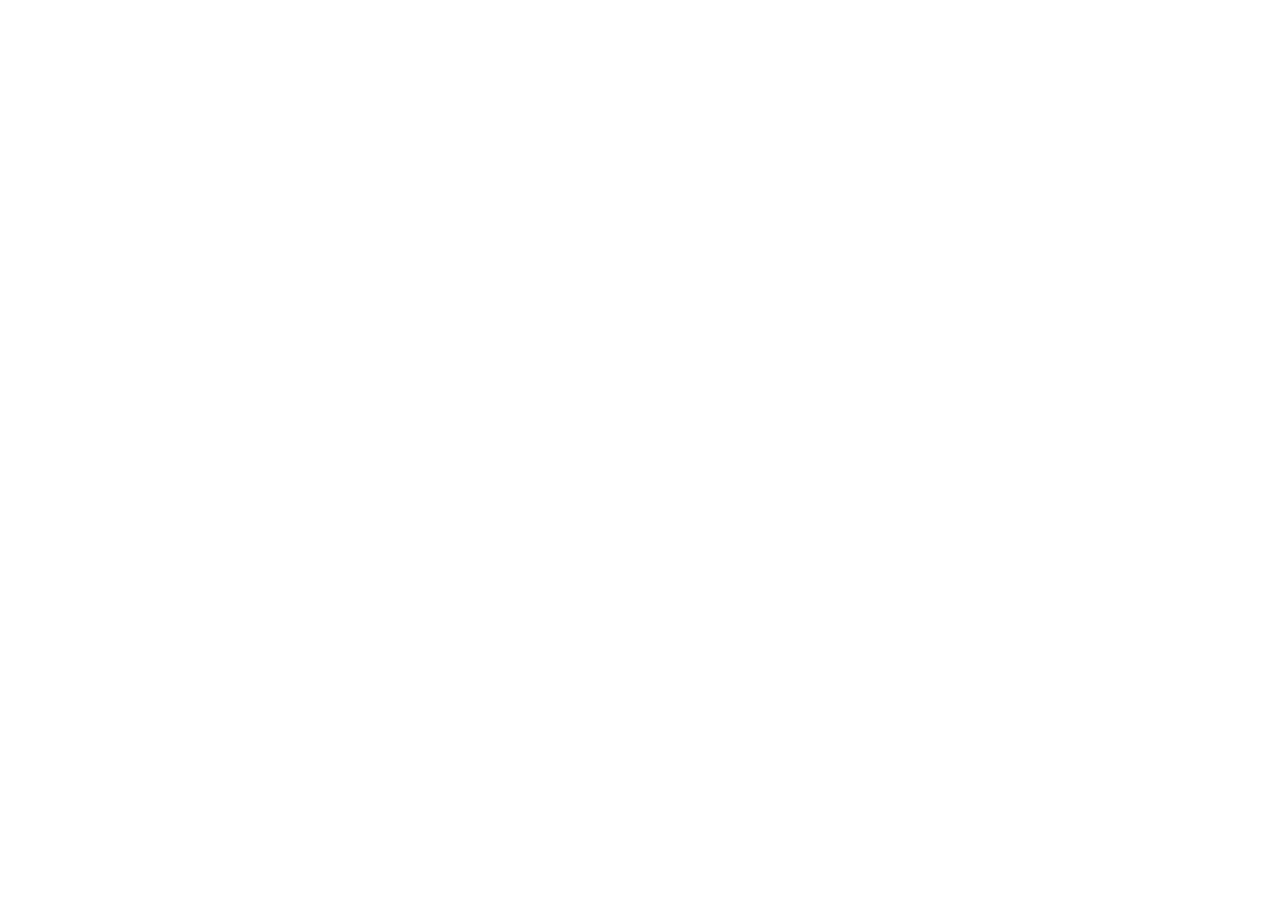
==== index.html @ 07dc08f0 "Update index.html" ====
<!--

=========================================================
* Argon Design System React - v1.1.0
=========================================================

* Product Page: https://www.creative-tim.com/product/argon-design-system-react
* Copyright 2020 Creative Tim (https://www.creative-tim.com)
* Licensed under MIT (https://github.com/creativetimofficial/argon-design-system-react/blob/master/LICENSE.md)

* Coded by Creative Tim

=========================================================

* The above copyright notice and this permission notice shall be included in all copies or substantial portions of the Software.

-->
<!DOCTYPE html>
<html lang="en" class="perfect-scrollbar-off nav-open">
    <head>
        <meta http-equiv="Content-Type" content="text/html; charset=utf-8" />
        <title>Jerwen Reloz</title>
        <link rel="manifest" href="manifest.json" />
        <meta name="viewport" content="width=device-width,initial-scale=1,shrink-to-fit=no" />
        <meta name="title" content="Jerwen Reloz's Portfolio" />
        <meta name="author" content="Jerwen Reloz" />
        <meta name="description" content="A passionate Full Stack Web Developer and Mobile App Developer." />
        <meta
            name="keywords"
            content="Jerwen Reloz, wenreloz, @wenreloz, jerwenreloz, Portfolio, Jerwen Reloz Portfolio, web developer, full stack, full stack web developer, mobile app developer, android developer, django, flask, django rest framework, nodejs , expressjs, reactjs , contextapi, redux, flutter"
        />
        <link rel="canonical" href="https://wenreloz.github.io/" />
        <meta property="og:type" content="website" />
        <meta property="og:url" content="https://wenreloz.github.io/" />
        <meta property="og:title" content="Jerwen Reloz's Portfolio" />
        <meta property="og:description" content="A passionate Full Stack Web Developer and Mobile App Developer." />
        <meta property="og:image" content="https://avatars3.githubusercontent.com/u/59178380?v=4" />
        <meta property="og:site_name" content="Jerwen Reloz's Portfolio" />
        <meta property="twitter:card" content="summary_large_image" />
        <meta property="twitter:url" content="https://wenreloz.github.io/" />
        <meta property="twitter:title" content="Jerwen Reloz's Portfolio" />
        <meta property="twitter:description" content="A passionate Full Stack Web Developer and Mobile App Developer." />
        <meta property="twitter:image" content="https://avatars3.githubusercontent.com/u/59178380?v=4" />
        <link rel="apple-touch-icon" sizes="120x120" href="./favicon.png" />
        <link rel="icon" type="image/png" sizes="32x32" href="./favicon.png" />
        <link rel="icon" type="image/png" sizes="16x16" href="./favicon.png" />
        <link href="https://fonts.googleapis.com/css?family=Open+Sans:300,400,600,700" rel="stylesheet" />
        <script src="https://code.iconify.design/1/1.0.4/iconify.min.js"></script>
    </head>
    <body>
        <noscript>You need to enable JavaScript to run this app.</noscript>
        <div id="root"></div>
        <script>
            !(function (e) {
                function r(r) {
                    for (var n, l, p = r[0], f = r[1], i = r[2], c = 0, s = []; c < p.length; c++) (l = p[c]), Object.prototype.hasOwnProperty.call(o, l) && o[l] && s.push(o[l][0]), (o[l] = 0);
                    for (n in f) Object.prototype.hasOwnProperty.call(f, n) && (e[n] = f[n]);
                    for (a && a(r); s.length; ) s.shift()();
                    return u.push.apply(u, i || []), t();
                }
                function t() {
                    for (var e, r = 0; r < u.length; r++) {
                        for (var t = u[r], n = !0, p = 1; p < t.length; p++) {
                            var f = t[p];
                            0 !== o[f] && (n = !1);
                        }
                        n && (u.splice(r--, 1), (e = l((l.s = t[0]))));
                    }
                    return e;
                }
                var n = {},
                    o = { 1: 0 },
                    u = [];
                function l(r) {
                    if (n[r]) return n[r].exports;
                    var t = (n[r] = { i: r, l: !1, exports: {} });
                    return e[r].call(t.exports, t, t.exports, l), (t.l = !0), t.exports;
                }
                (l.m = e),
                    (l.c = n),
                    (l.d = function (e, r, t) {
                        l.o(e, r) || Object.defineProperty(e, r, { enumerable: !0, get: t });
                    }),
                    (l.r = function (e) {
                        "undefined" != typeof Symbol && Symbol.toStringTag && Object.defineProperty(e, Symbol.toStringTag, { value: "Module" }), Object.defineProperty(e, "__esModule", { value: !0 });
                    }),
                    (l.t = function (e, r) {
                        if ((1 & r && (e = l(e)), 8 & r)) return e;
                        if (4 & r && "object" == typeof e && e && e.__esModule) return e;
                        var t = Object.create(null);
                        if ((l.r(t), Object.defineProperty(t, "default", { enumerable: !0, value: e }), 2 & r && "string" != typeof e))
                            for (var n in e)
                                l.d(
                                    t,
                                    n,
                                    function (r) {
                                        return e[r];
                                    }.bind(null, n)
                                );
                        return t;
                    }),
                    (l.n = function (e) {
                        var r =
                            e && e.__esModule
                                ? function () {
                                      return e.default;
                                  }
                                : function () {
                                      return e;
                                  };
                        return l.d(r, "a", r), r;
                    }),
                    (l.o = function (e, r) {
                        return Object.prototype.hasOwnProperty.call(e, r);
                    }),
                    (l.p = "/");
                var p = (this["webpackJsonpdeveloper-portfolio"] = this["webpackJsonpdeveloper-portfolio"] || []),
                    f = p.push.bind(p);
                (p.push = r), (p = p.slice());
                for (var i = 0; i < p.length; i++) r(p[i]);
                var a = f;
                t();
            })([]);
        </script>
    </body>
</html>
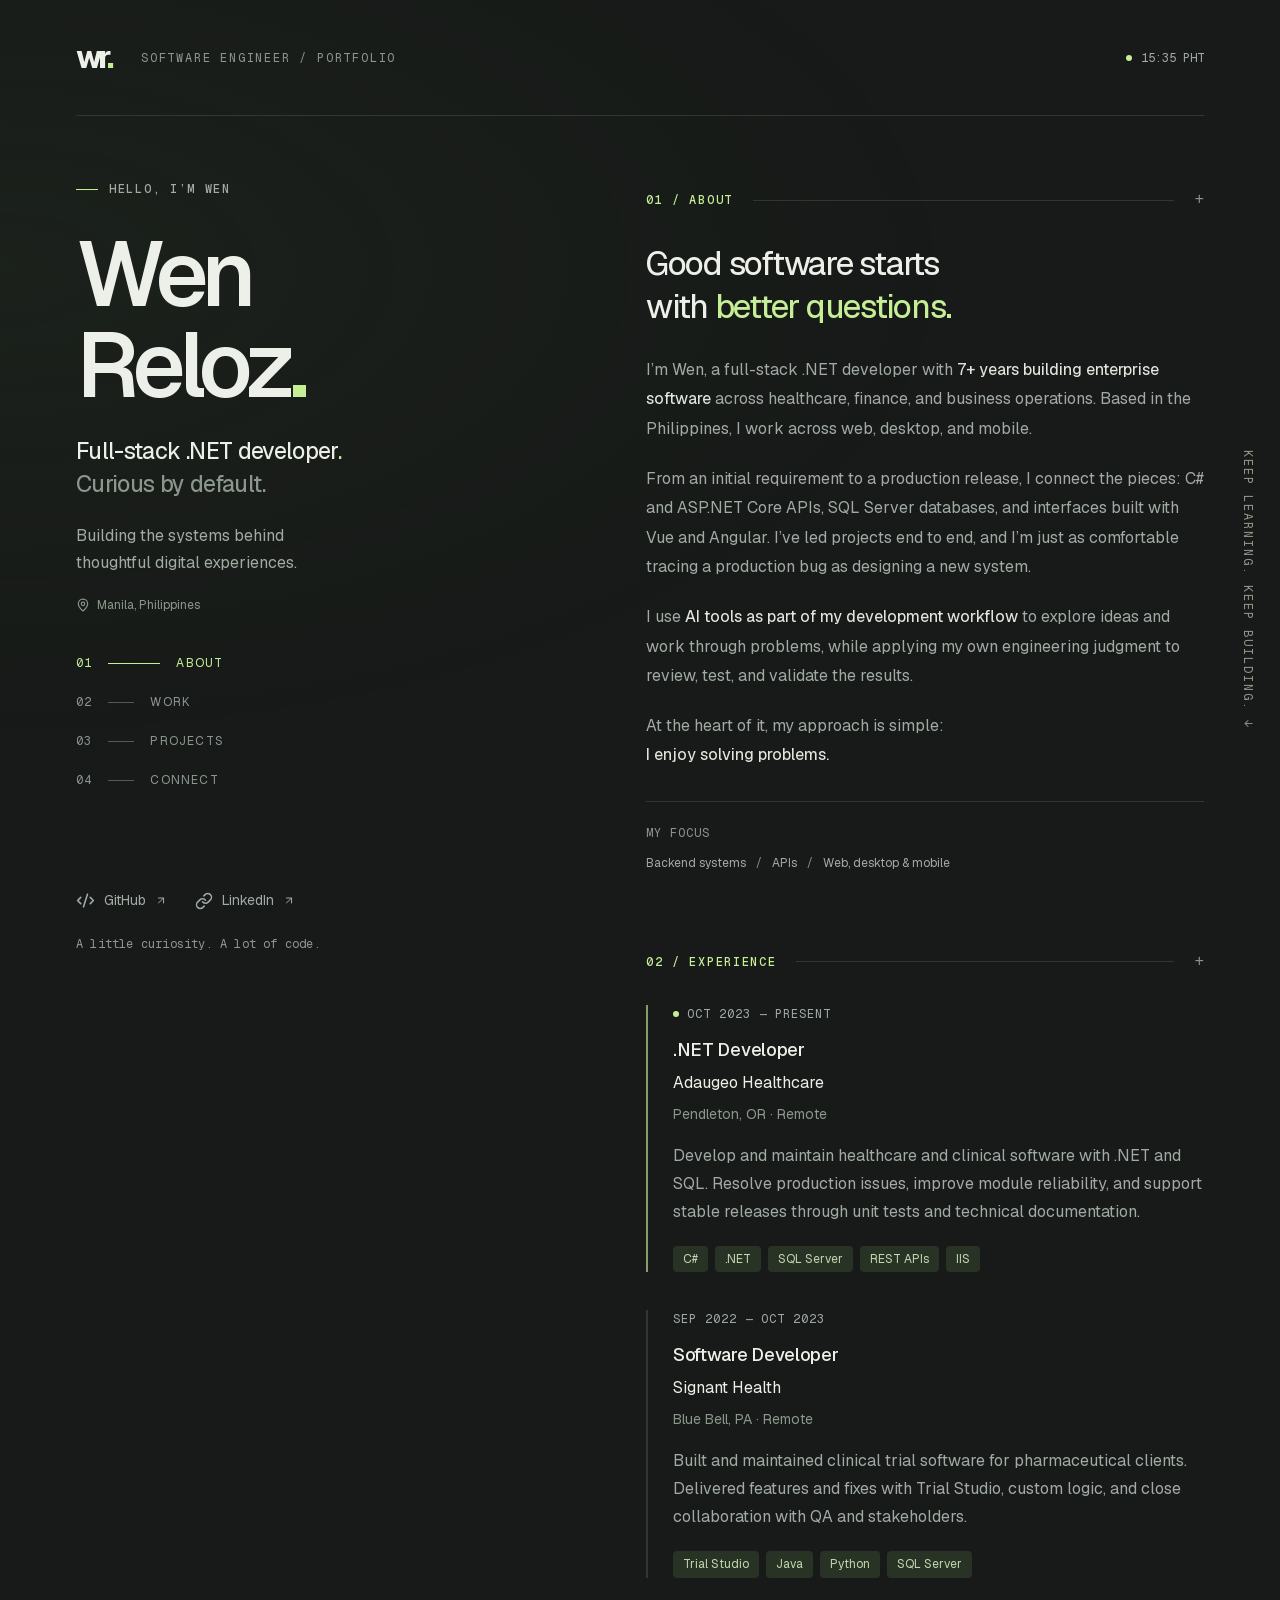
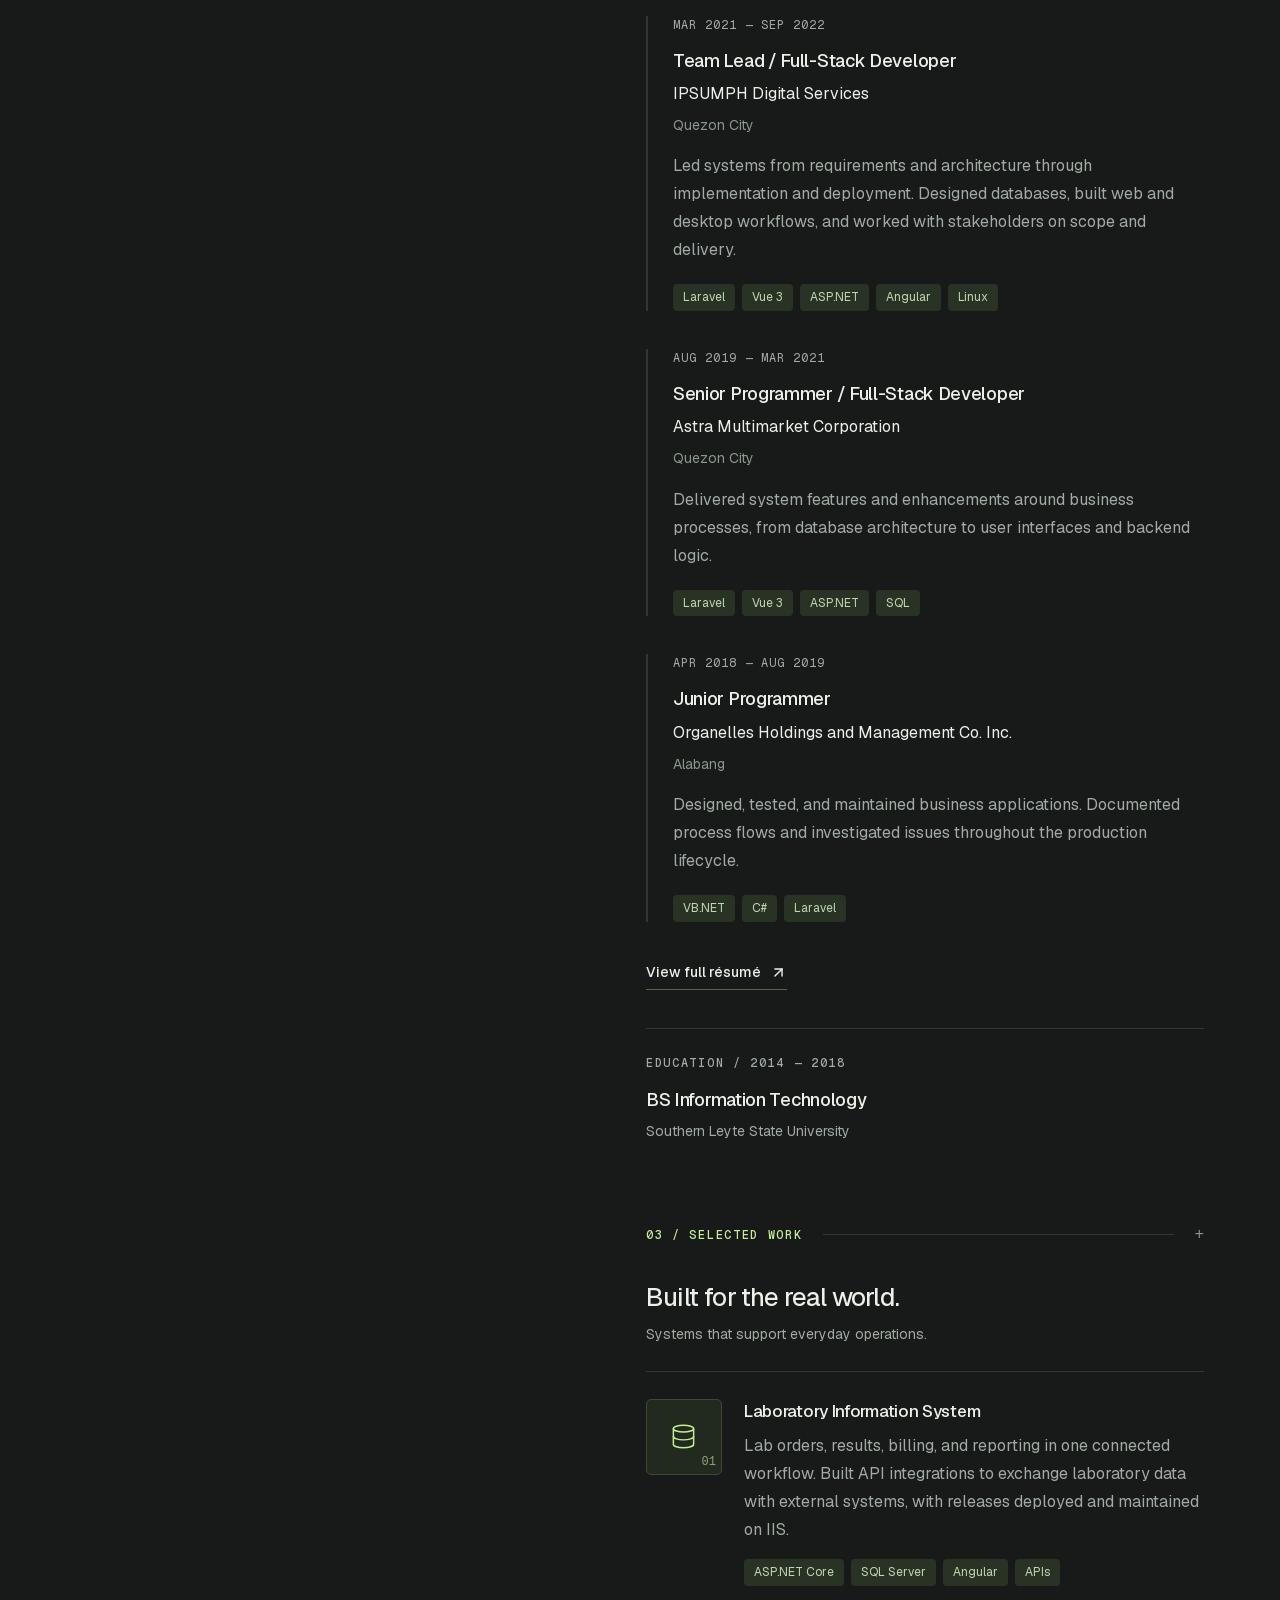
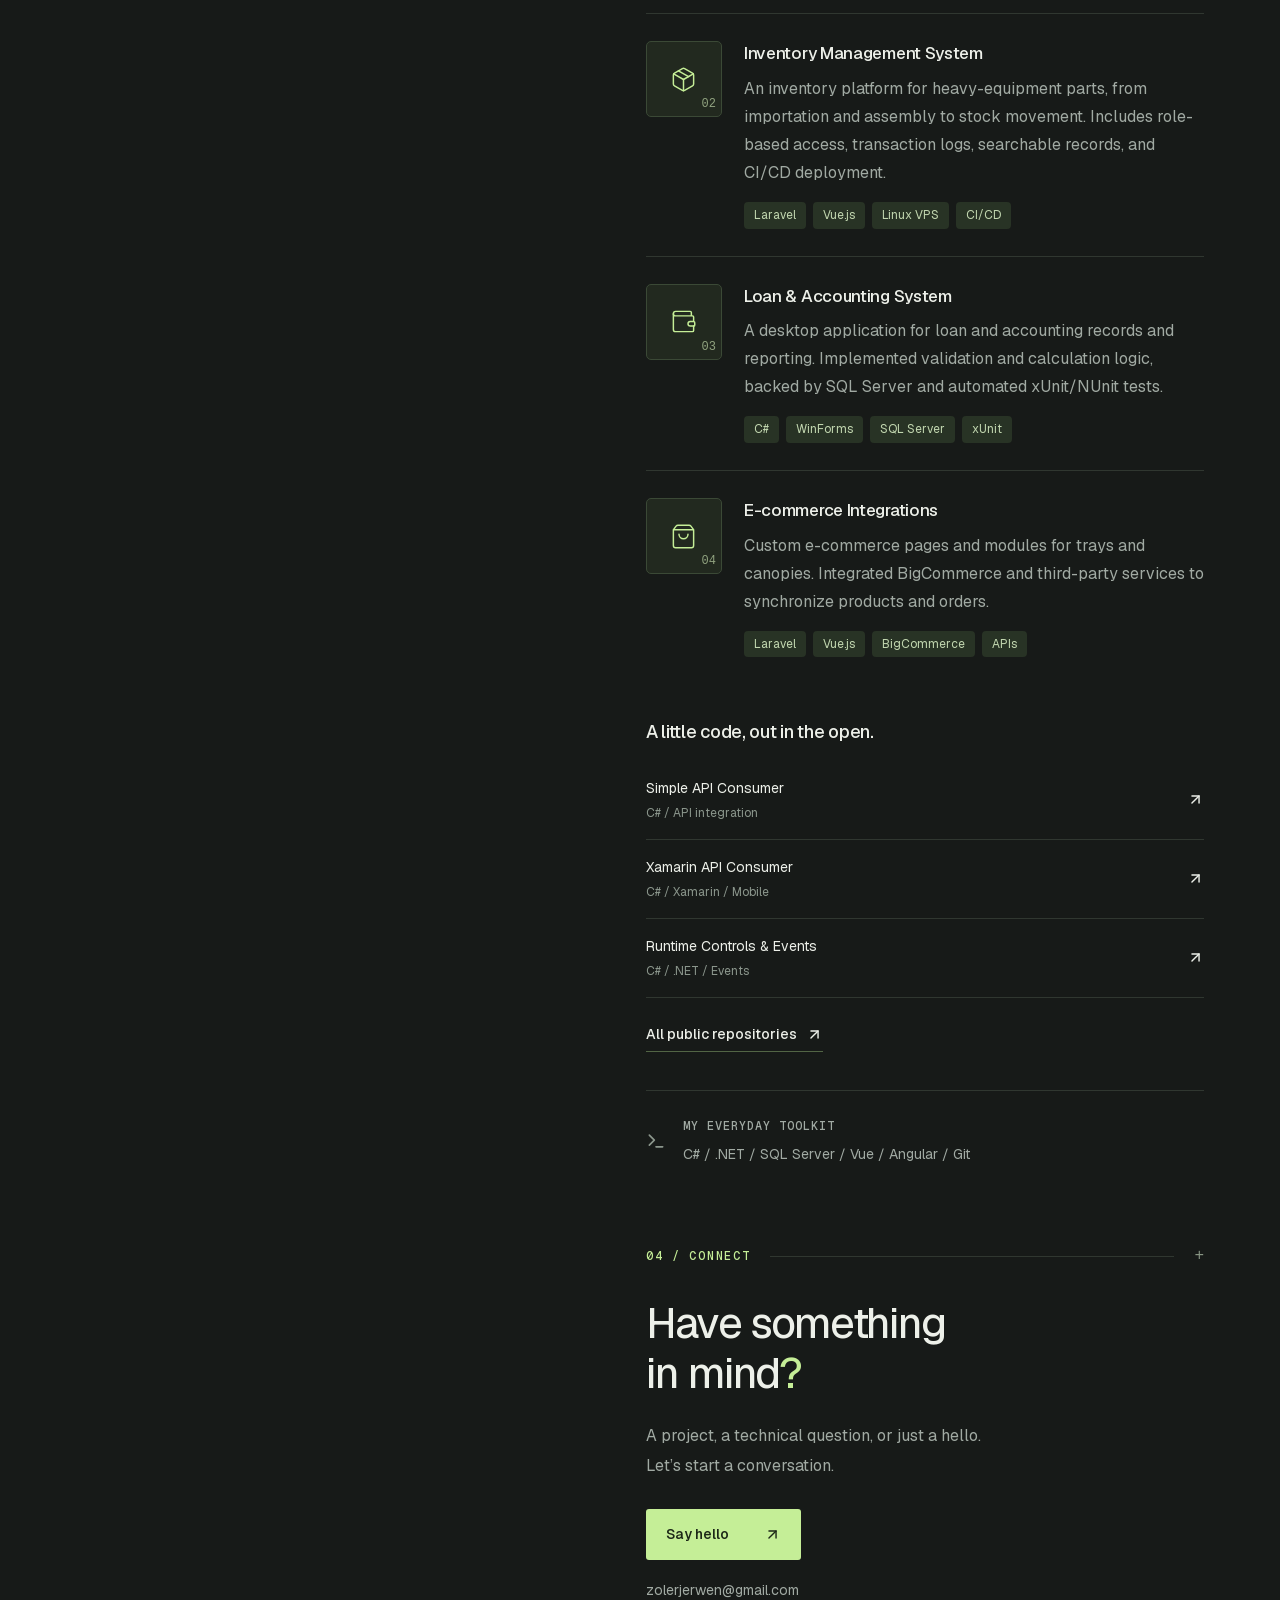
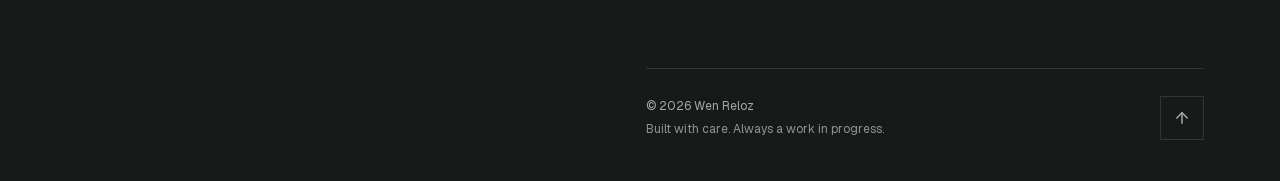
==== commit 2f49685e: "Add files via upload" ====
--- a/index.html
+++ b/index.html
@@ -1,126 +1,131 @@
-<!--
+<!DOCTYPE html><html lang="en"><head><meta charSet="utf-8"/><meta name="viewport" content="width=device-width, initial-scale=1"/><link rel="stylesheet" href="/_next/static/css/index.Du0gtSkC.css" data-rsc-css-href="/_next/static/css/index.Du0gtSkC.css" data-precedence="vite-rsc/importer-resources"/><link rel="modulepreload" fetchPriority="low" href="/_next/static/chunks/index-CEPFZZJK.js"/><script src="/_next/static/chunks/rolldown-runtime-C60lm6uB.js" type="module" async=""></script><script src="/_next/static/chunks/framework-D_rUT4EX.js" type="module" async=""></script><link rel="modulepreload" href="/_next/static/chunks/layout-segment-context-AzVbLgFW.js" crossorigin=""/><link rel="modulepreload" href="/_next/static/chunks/page-DgDrhLEE.js" crossorigin=""/><title>Wen Reloz — Full-Stack .NET Developer</title><meta name="description" content="Wen Reloz is a full-stack .NET developer with 7+ years building healthcare, finance, and enterprise systems across web, desktop, and mobile."/><link rel="icon" href="/icon.svg?bfaec3aee4d4638b" type="image/svg+xml" sizes="any"/><script>Object.assign(((self[Symbol.for("vinext.navigationRuntime")]??={bootstrap:{routeManifest:null},functions:{}}).bootstrap.rsc??={rsc:[]}),{params:{},nav:{"pathname":"/","searchParams":[]}})</script><link rel="modulepreload" href="/_next/static/chunks/index-CEPFZZJK.js" />
+<link rel="preload" href="/_next/static/_vinext_fonts/geist-8ac0455e797f/geist-98bbbccb.woff2" as="font" type="font/woff2" crossorigin />
+<link rel="preload" href="/_next/static/_vinext_fonts/geist-mono-00e989178794/geist-mono-013b2f2f.woff2" as="font" type="font/woff2" crossorigin />
+<style data-vinext-fonts>/* cyrillic-ext */
+@font-face {
+  font-family: 'Geist';
+  font-style: normal;
+  font-weight: 100 900;
+  font-display: swap;
+  src: url(/_next/static/_vinext_fonts/geist-8ac0455e797f/geist-ff2310f5.woff2) format('woff2');
+  unicode-range: U+0460-052F, U+1C80-1C8A, U+20B4, U+2DE0-2DFF, U+A640-A69F, U+FE2E-FE2F;
+}
+/* cyrillic */
+@font-face {
+  font-family: 'Geist';
+  font-style: normal;
+  font-weight: 100 900;
+  font-display: swap;
+  src: url(/_next/static/_vinext_fonts/geist-8ac0455e797f/geist-875ccdd4.woff2) format('woff2');
+  unicode-range: U+0301, U+0400-045F, U+0490-0491, U+04B0-04B1, U+2116;
+}
+/* vietnamese */
+@font-face {
+  font-family: 'Geist';
+  font-style: normal;
+  font-weight: 100 900;
+  font-display: swap;
+  src: url(/_next/static/_vinext_fonts/geist-8ac0455e797f/geist-52306abf.woff2) format('woff2');
+  unicode-range: U+0102-0103, U+0110-0111, U+0128-0129, U+0168-0169, U+01A0-01A1, U+01AF-01B0, U+0300-0301, U+0303-0304, U+0308-0309, U+0323, U+0329, U+1EA0-1EF9, U+20AB;
+}
+/* latin-ext */
+@font-face {
+  font-family: 'Geist';
+  font-style: normal;
+  font-weight: 100 900;
+  font-display: swap;
+  src: url(/_next/static/_vinext_fonts/geist-8ac0455e797f/geist-001175b1.woff2) format('woff2');
+  unicode-range: U+0100-02BA, U+02BD-02C5, U+02C7-02CC, U+02CE-02D7, U+02DD-02FF, U+0304, U+0308, U+0329, U+1D00-1DBF, U+1E00-1E9F, U+1EF2-1EFF, U+2020, U+20A0-20AB, U+20AD-20C0, U+2113, U+2C60-2C7F, U+A720-A7FF;
+}
+/* latin */
+@font-face {
+  font-family: 'Geist';
+  font-style: normal;
+  font-weight: 100 900;
+  font-display: swap;
+  src: url(/_next/static/_vinext_fonts/geist-8ac0455e797f/geist-98bbbccb.woff2) format('woff2');
+  unicode-range: U+0000-00FF, U+0131, U+0152-0153, U+02BB-02BC, U+02C6, U+02DA, U+02DC, U+0304, U+0308, U+0329, U+2000-206F, U+20AC, U+2122, U+2191, U+2193, U+2212, U+2215, U+FEFF, U+FFFD;
+}
 
-=========================================================
-* Argon Design System React - v1.1.0
-=========================================================
+@font-face {
+  font-family: 'Geist Fallback';
+  src: local("Arial");
+  ascent-override: 95.94%;
+  descent-override: 28.16%;
+  line-gap-override: 0.00%;
+  size-adjust: 104.76%;
+}
 
-* Product Page: https://www.creative-tim.com/product/argon-design-system-react
-* Copyright 2020 Creative Tim (https://www.creative-tim.com)
-* Licensed under MIT (https://github.com/creativetimofficial/argon-design-system-react/blob/master/LICENSE.md)
+.__font_geist_19ysh9d { font-family: 'Geist', 'Geist Fallback'; font-style: normal; }
 
-* Coded by Creative Tim
+.__variable_geist_19ysh9d { --font-geist-sans: 'Geist', 'Geist Fallback'; }
 
-=========================================================
+/* cyrillic-ext */
+@font-face {
+  font-family: 'Geist Mono';
+  font-style: normal;
+  font-weight: 100 900;
+  font-display: swap;
+  src: url(/_next/static/_vinext_fonts/geist-mono-00e989178794/geist-mono-f6b33328.woff2) format('woff2');
+  unicode-range: U+0460-052F, U+1C80-1C8A, U+20B4, U+2DE0-2DFF, U+A640-A69F, U+FE2E-FE2F;
+}
+/* cyrillic */
+@font-face {
+  font-family: 'Geist Mono';
+  font-style: normal;
+  font-weight: 100 900;
+  font-display: swap;
+  src: url(/_next/static/_vinext_fonts/geist-mono-00e989178794/geist-mono-44e03052.woff2) format('woff2');
+  unicode-range: U+0301, U+0400-045F, U+0490-0491, U+04B0-04B1, U+2116;
+}
+/* symbols2 */
+@font-face {
+  font-family: 'Geist Mono';
+  font-style: normal;
+  font-weight: 100 900;
+  font-display: swap;
+  src: url(/_next/static/_vinext_fonts/geist-mono-00e989178794/geist-mono-0638449e.woff2) format('woff2');
+  unicode-range: U+2000-2001, U+2004-2008, U+200A, U+23B8-23BD, U+2500-259F;
+}
+/* vietnamese */
+@font-face {
+  font-family: 'Geist Mono';
+  font-style: normal;
+  font-weight: 100 900;
+  font-display: swap;
+  src: url(/_next/static/_vinext_fonts/geist-mono-00e989178794/geist-mono-971fb274.woff2) format('woff2');
+  unicode-range: U+0102-0103, U+0110-0111, U+0128-0129, U+0168-0169, U+01A0-01A1, U+01AF-01B0, U+0300-0301, U+0303-0304, U+0308-0309, U+0323, U+0329, U+1EA0-1EF9, U+20AB;
+}
+/* latin-ext */
+@font-face {
+  font-family: 'Geist Mono';
+  font-style: normal;
+  font-weight: 100 900;
+  font-display: swap;
+  src: url(/_next/static/_vinext_fonts/geist-mono-00e989178794/geist-mono-44745446.woff2) format('woff2');
+  unicode-range: U+0100-02BA, U+02BD-02C5, U+02C7-02CC, U+02CE-02D7, U+02DD-02FF, U+0304, U+0308, U+0329, U+1D00-1DBF, U+1E00-1E9F, U+1EF2-1EFF, U+2020, U+20A0-20AB, U+20AD-20C0, U+2113, U+2C60-2C7F, U+A720-A7FF;
+}
+/* latin */
+@font-face {
+  font-family: 'Geist Mono';
+  font-style: normal;
+  font-weight: 100 900;
+  font-display: swap;
+  src: url(/_next/static/_vinext_fonts/geist-mono-00e989178794/geist-mono-013b2f2f.woff2) format('woff2');
+  unicode-range: U+0000-00FF, U+0131, U+0152-0153, U+02BB-02BC, U+02C6, U+02DA, U+02DC, U+0304, U+0308, U+0329, U+2000-206F, U+20AC, U+2122, U+2191, U+2193, U+2212, U+2215, U+FEFF, U+FFFD;
+}
 
-* The above copyright notice and this permission notice shall be included in all copies or substantial portions of the Software.
+@font-face {
+  font-family: 'Geist Mono Fallback';
+  src: local("Arial");
+  ascent-override: 74.67%;
+  descent-override: 21.92%;
+  line-gap-override: 0.00%;
+  size-adjust: 134.59%;
+}
 
--->
-<!DOCTYPE html>
-<html lang="en" class="perfect-scrollbar-off nav-open">
-    <head>
-        <meta http-equiv="Content-Type" content="text/html; charset=utf-8" />
-        <title>Jerwen Reloz</title>
-        <link rel="manifest" href="manifest.json" />
-        <meta name="viewport" content="width=device-width,initial-scale=1,shrink-to-fit=no" />
-        <meta name="title" content="Jerwen Reloz's Portfolio" />
-        <meta name="author" content="Jerwen Reloz" />
-        <meta name="description" content="A passionate Full Stack Web Developer and Mobile App Developer." />
-        <meta
-            name="keywords"
-            content="Jerwen Reloz, wenreloz, @wenreloz, jerwenreloz, Portfolio, Jerwen Reloz Portfolio, web developer, full stack, full stack web developer, mobile app developer, android developer, django, flask, django rest framework, nodejs , expressjs, reactjs , contextapi, redux, flutter"
-        />
-        <link rel="canonical" href="https://wenreloz.github.io/" />
-        <meta property="og:type" content="website" />
-        <meta property="og:url" content="https://wenreloz.github.io/" />
-        <meta property="og:title" content="Jerwen Reloz's Portfolio" />
-        <meta property="og:description" content="A passionate Full Stack Web Developer and Mobile App Developer." />
-        <meta property="og:image" content="https://avatars3.githubusercontent.com/u/59178380?v=4" />
-        <meta property="og:site_name" content="Jerwen Reloz's Portfolio" />
-        <meta property="twitter:card" content="summary_large_image" />
-        <meta property="twitter:url" content="https://wenreloz.github.io/" />
-        <meta property="twitter:title" content="Jerwen Reloz's Portfolio" />
-        <meta property="twitter:description" content="A passionate Full Stack Web Developer and Mobile App Developer." />
-        <meta property="twitter:image" content="https://avatars3.githubusercontent.com/u/59178380?v=4" />
-        <link rel="apple-touch-icon" sizes="120x120" href="./favicon.png" />
-        <link rel="icon" type="image/png" sizes="32x32" href="./favicon.png" />
-        <link rel="icon" type="image/png" sizes="16x16" href="./favicon.png" />
-        <link href="https://fonts.googleapis.com/css?family=Open+Sans:300,400,600,700" rel="stylesheet" />
-        <script src="https://code.iconify.design/1/1.0.4/iconify.min.js"></script>
-    </head>
-    <body>
-        <noscript>You need to enable JavaScript to run this app.</noscript>
-        <div id="root"></div>
-        <script>
-            !(function (e) {
-                function r(r) {
-                    for (var n, l, p = r[0], f = r[1], i = r[2], c = 0, s = []; c < p.length; c++) (l = p[c]), Object.prototype.hasOwnProperty.call(o, l) && o[l] && s.push(o[l][0]), (o[l] = 0);
-                    for (n in f) Object.prototype.hasOwnProperty.call(f, n) && (e[n] = f[n]);
-                    for (a && a(r); s.length; ) s.shift()();
-                    return u.push.apply(u, i || []), t();
-                }
-                function t() {
-                    for (var e, r = 0; r < u.length; r++) {
-                        for (var t = u[r], n = !0, p = 1; p < t.length; p++) {
-                            var f = t[p];
-                            0 !== o[f] && (n = !1);
-                        }
-                        n && (u.splice(r--, 1), (e = l((l.s = t[0]))));
-                    }
-                    return e;
-                }
-                var n = {},
-                    o = { 1: 0 },
-                    u = [];
-                function l(r) {
-                    if (n[r]) return n[r].exports;
-                    var t = (n[r] = { i: r, l: !1, exports: {} });
-                    return e[r].call(t.exports, t, t.exports, l), (t.l = !0), t.exports;
-                }
-                (l.m = e),
-                    (l.c = n),
-                    (l.d = function (e, r, t) {
-                        l.o(e, r) || Object.defineProperty(e, r, { enumerable: !0, get: t });
-                    }),
-                    (l.r = function (e) {
-                        "undefined" != typeof Symbol && Symbol.toStringTag && Object.defineProperty(e, Symbol.toStringTag, { value: "Module" }), Object.defineProperty(e, "__esModule", { value: !0 });
-                    }),
-                    (l.t = function (e, r) {
-                        if ((1 & r && (e = l(e)), 8 & r)) return e;
-                        if (4 & r && "object" == typeof e && e && e.__esModule) return e;
-                        var t = Object.create(null);
-                        if ((l.r(t), Object.defineProperty(t, "default", { enumerable: !0, value: e }), 2 & r && "string" != typeof e))
-                            for (var n in e)
-                                l.d(
-                                    t,
-                                    n,
-                                    function (r) {
-                                        return e[r];
-                                    }.bind(null, n)
-                                );
-                        return t;
-                    }),
-                    (l.n = function (e) {
-                        var r =
-                            e && e.__esModule
-                                ? function () {
-                                      return e.default;
-                                  }
-                                : function () {
-                                      return e;
-                                  };
-                        return l.d(r, "a", r), r;
-                    }),
-                    (l.o = function (e, r) {
-                        return Object.prototype.hasOwnProperty.call(e, r);
-                    }),
-                    (l.p = "/");
-                var p = (this["webpackJsonpdeveloper-portfolio"] = this["webpackJsonpdeveloper-portfolio"] || []),
-                    f = p.push.bind(p);
-                (p.push = r), (p = p.slice());
-                for (var i = 0; i < p.length; i++) r(p[i]);
-                var a = f;
-                t();
-            })([]);
-        </script>
-    </body>
-</html>
+.__font_geist_mono_1001rt9 { font-family: 'Geist Mono', 'Geist Mono Fallback'; font-style: normal; }
+
+.__variable_geist_mono_1001rt9 { --font-geist-mono: 'Geist Mono', 'Geist Mono Fallback'; }
+</style>
+</head><body class="__variable_geist_19ysh9d __variable_geist_mono_1001rt9 antialiased"><a class="skip-link" href="#about">Skip to content</a><div class="site-shell" id="top"><header class="masthead"><a href="#top" class="wordmark" aria-label="Wen Reloz, back to top">wr<span>.</span></a><span class="masthead-label">SOFTWARE ENGINEER / PORTFOLIO</span><div class="local-time"><span class="status-dot"></span>UTC+08:00</div></header><div class="layout"><aside class="intro"><div><p class="eyebrow"><span class="short-rule"></span> HELLO, I’M WEN</p><h1>Wen<br/>Reloz<span class="accent">.</span></h1><h2>Full-stack .NET developer<span class="accent">.</span><br/><span class="role-muted">Curious by default.</span></h2><p class="intro-description">Building the systems behind<br class="desktop-break"/> thoughtful digital experiences.</p><p class="location"><svg xmlns="http://www.w3.org/2000/svg" width="14" height="14" viewBox="0 0 24 24" fill="none" stroke="currentColor" stroke-width="2" stroke-linecap="round" stroke-linejoin="round" class="lucide lucide-map-pin" aria-hidden="true"><path d="M20 10c0 4.993-5.539 10.193-7.399 11.799a1 1 0 0 1-1.202 0C9.539 20.193 4 14.993 4 10a8 8 0 0 1 16 0"></path><circle cx="12" cy="10" r="3"></circle></svg> Manila, Philippines</p><nav class="section-nav" aria-label="Page sections"><a href="#about" aria-current="location" class="active"><span class="nav-number">0<!-- -->1</span><span class="nav-line"></span><span>About</span></a><a href="#work" class=""><span class="nav-number">0<!-- -->2</span><span class="nav-line"></span><span>Work</span></a><a href="#projects" class=""><span class="nav-number">0<!-- -->3</span><span class="nav-line"></span><span>Projects</span></a><a href="#connect" class=""><span class="nav-number">0<!-- -->4</span><span class="nav-line"></span><span>Connect</span></a></nav></div><div class="intro-bottom"><div class="social-links"><a href="https://github.com/wenreloz" target="_blank" rel="noopener noreferrer" class=""><svg xmlns="http://www.w3.org/2000/svg" width="19" height="19" viewBox="0 0 24 24" fill="none" stroke="currentColor" stroke-width="2" stroke-linecap="round" stroke-linejoin="round" class="lucide lucide-code-xml" aria-hidden="true"><path d="m18 16 4-4-4-4"></path><path d="m6 8-4 4 4 4"></path><path d="m14.5 4-5 16"></path></svg> GitHub<svg xmlns="http://www.w3.org/2000/svg" width="17" height="17" viewBox="0 0 24 24" fill="none" stroke="currentColor" stroke-width="2" stroke-linecap="round" stroke-linejoin="round" class="lucide lucide-arrow-up-right" aria-hidden="true"><path d="M7 7h10v10"></path><path d="M7 17 17 7"></path></svg><span class="sr-only"> (opens in a new tab)</span></a><a href="https://www.linkedin.com/in/wen-reloz-767671206/" target="_blank" rel="noopener noreferrer" class=""><svg xmlns="http://www.w3.org/2000/svg" width="18" height="18" viewBox="0 0 24 24" fill="none" stroke="currentColor" stroke-width="2" stroke-linecap="round" stroke-linejoin="round" class="lucide lucide-link" aria-hidden="true"><path d="M10 13a5 5 0 0 0 7.54.54l3-3a5 5 0 0 0-7.07-7.07l-1.72 1.71"></path><path d="M14 11a5 5 0 0 0-7.54-.54l-3 3a5 5 0 0 0 7.07 7.07l1.71-1.71"></path></svg> LinkedIn<svg xmlns="http://www.w3.org/2000/svg" width="17" height="17" viewBox="0 0 24 24" fill="none" stroke="currentColor" stroke-width="2" stroke-linecap="round" stroke-linejoin="round" class="lucide lucide-arrow-up-right" aria-hidden="true"><path d="M7 7h10v10"></path><path d="M7 17 17 7"></path></svg><span class="sr-only"> (opens in a new tab)</span></a></div><span class="small-note">A little curiosity. A lot of code.</span></div></aside><main><section id="about"><div class="section-heading"><span class="eyebrow">01 / ABOUT</span><span class="section-rule"></span><span class="tiny-cross" aria-hidden="true">+</span></div><h2 class="statement">Good software starts<br/>with <span>better questions.</span></h2><p>I’m Wen, a full-stack .NET developer with <strong>7+ years building enterprise software</strong> across healthcare, finance, and business operations. Based in the Philippines, I work across web, desktop, and mobile.</p><p>From an initial requirement to a production release, I connect the pieces: C# and ASP.NET Core APIs, SQL Server databases, and interfaces built with Vue and Angular. I’ve led projects end to end, and I’m just as comfortable tracing a production bug as designing a new system.</p><p>I use <strong>AI tools as part of my development workflow</strong> to explore ideas and work through problems, while applying my own engineering judgment to review, test, and validate the results.</p><p>At the heart of it, my approach is simple:<br/><strong>I enjoy solving problems.</strong></p><div class="focus-strip"><span class="focus-label">MY FOCUS</span><span>Backend systems</span><span class="separator">/</span><span>APIs</span><span class="separator">/</span><span>Web, desktop &amp; mobile</span></div></section><section id="work"><div class="section-heading"><span class="eyebrow">02 / EXPERIENCE</span><span class="section-rule"></span><span class="tiny-cross" aria-hidden="true">+</span></div><div class="experience-list"><article class="work-card"><div class="work-meta"><span class="status-dot"></span>OCT 2023 — PRESENT</div><h3>.NET Developer</h3><p class="company-name">Adaugeo Healthcare</p><p class="work-subtitle">Pendleton, OR · Remote</p><p>Develop and maintain healthcare and clinical software with .NET and SQL. Resolve production issues, improve module reliability, and support stable releases through unit tests and technical documentation.</p><div class="tags"><span>C#</span><span>.NET</span><span>SQL Server</span><span>REST APIs</span><span>IIS</span></div></article><article class="work-card"><div class="work-meta">SEP 2022 — OCT 2023</div><h3>Software Developer</h3><p class="company-name">Signant Health</p><p class="work-subtitle">Blue Bell, PA · Remote</p><p>Built and maintained clinical trial software for pharmaceutical clients. Delivered features and fixes with Trial Studio, custom logic, and close collaboration with QA and stakeholders.</p><div class="tags"><span>Trial Studio</span><span>Java</span><span>Python</span><span>SQL Server</span></div></article><article class="work-card"><div class="work-meta">MAR 2021 — SEP 2022</div><h3>Team Lead / Full-Stack Developer</h3><p class="company-name">IPSUMPH Digital Services</p><p class="work-subtitle">Quezon City</p><p>Led systems from requirements and architecture through implementation and deployment. Designed databases, built web and desktop workflows, and worked with stakeholders on scope and delivery.</p><div class="tags"><span>Laravel</span><span>Vue 3</span><span>ASP.NET</span><span>Angular</span><span>Linux</span></div></article><article class="work-card"><div class="work-meta">AUG 2019 — MAR 2021</div><h3>Senior Programmer / Full-Stack Developer</h3><p class="company-name">Astra Multimarket Corporation</p><p class="work-subtitle">Quezon City</p><p>Delivered system features and enhancements around business processes, from database architecture to user interfaces and backend logic.</p><div class="tags"><span>Laravel</span><span>Vue 3</span><span>ASP.NET</span><span>SQL</span></div></article><article class="work-card"><div class="work-meta">APR 2018 — AUG 2019</div><h3>Junior Programmer</h3><p class="company-name">Organelles Holdings and Management Co. Inc.</p><p class="work-subtitle">Alabang</p><p>Designed, tested, and maintained business applications. Documented process flows and investigated issues throughout the production lifecycle.</p><div class="tags"><span>VB.NET</span><span>C#</span><span>Laravel</span></div></article></div><a href="/resume.pdf" target="_blank" rel="noopener noreferrer" class="text-link">View full résumé <svg xmlns="http://www.w3.org/2000/svg" width="17" height="17" viewBox="0 0 24 24" fill="none" stroke="currentColor" stroke-width="2" stroke-linecap="round" stroke-linejoin="round" class="lucide lucide-arrow-up-right" aria-hidden="true"><path d="M7 7h10v10"></path><path d="M7 17 17 7"></path></svg><span class="sr-only"> (PDF, opens in a new tab)</span></a><div class="education"><span class="eyebrow">EDUCATION / 2014 — 2018</span><h3>BS Information Technology</h3><p>Southern Leyte State University</p></div></section><section id="projects"><div class="section-heading"><span class="eyebrow">03 / SELECTED WORK</span><span class="section-rule"></span><span class="tiny-cross" aria-hidden="true">+</span></div><div class="projects-intro"><h2>Built for the real world.</h2><p>Systems that support everyday operations.</p></div><div class="projects-list"><article class="project-card professional-project"><div class="project-icon"><svg xmlns="http://www.w3.org/2000/svg" width="27" height="27" viewBox="0 0 24 24" fill="none" stroke="currentColor" stroke-width="1.3" stroke-linecap="round" stroke-linejoin="round" class="lucide lucide-database" aria-hidden="true"><ellipse cx="12" cy="5" rx="9" ry="3"></ellipse><path d="M3 5V19A9 3 0 0 0 21 19V5"></path><path d="M3 12A9 3 0 0 0 21 12"></path></svg><span>0<!-- -->1</span></div><div class="project-content"><h3>Laboratory Information System</h3><p>Lab orders, results, billing, and reporting in one connected workflow. Built API integrations to exchange laboratory data with external systems, with releases deployed and maintained on IIS.</p><div class="tags"><span>ASP.NET Core</span><span>SQL Server</span><span>Angular</span><span>APIs</span></div></div></article><article class="project-card professional-project"><div class="project-icon"><svg xmlns="http://www.w3.org/2000/svg" width="27" height="27" viewBox="0 0 24 24" fill="none" stroke="currentColor" stroke-width="1.3" stroke-linecap="round" stroke-linejoin="round" class="lucide lucide-package" aria-hidden="true"><path d="M11 21.73a2 2 0 0 0 2 0l7-4A2 2 0 0 0 21 16V8a2 2 0 0 0-1-1.73l-7-4a2 2 0 0 0-2 0l-7 4A2 2 0 0 0 3 8v8a2 2 0 0 0 1 1.73z"></path><path d="M12 22V12"></path><polyline points="3.29 7 12 12 20.71 7"></polyline><path d="m7.5 4.27 9 5.15"></path></svg><span>0<!-- -->2</span></div><div class="project-content"><h3>Inventory Management System</h3><p>An inventory platform for heavy-equipment parts, from importation and assembly to stock movement. Includes role-based access, transaction logs, searchable records, and CI/CD deployment.</p><div class="tags"><span>Laravel</span><span>Vue.js</span><span>Linux VPS</span><span>CI/CD</span></div></div></article><article class="project-card professional-project"><div class="project-icon"><svg xmlns="http://www.w3.org/2000/svg" width="27" height="27" viewBox="0 0 24 24" fill="none" stroke="currentColor" stroke-width="1.3" stroke-linecap="round" stroke-linejoin="round" class="lucide lucide-wallet" aria-hidden="true"><path d="M19 7V4a1 1 0 0 0-1-1H5a2 2 0 0 0 0 4h15a1 1 0 0 1 1 1v4h-3a2 2 0 0 0 0 4h3a1 1 0 0 0 1-1v-2a1 1 0 0 0-1-1"></path><path d="M3 5v14a2 2 0 0 0 2 2h15a1 1 0 0 0 1-1v-4"></path></svg><span>0<!-- -->3</span></div><div class="project-content"><h3>Loan &amp; Accounting System</h3><p>A desktop application for loan and accounting records and reporting. Implemented validation and calculation logic, backed by SQL Server and automated xUnit/NUnit tests.</p><div class="tags"><span>C#</span><span>WinForms</span><span>SQL Server</span><span>xUnit</span></div></div></article><article class="project-card professional-project"><div class="project-icon"><svg xmlns="http://www.w3.org/2000/svg" width="27" height="27" viewBox="0 0 24 24" fill="none" stroke="currentColor" stroke-width="1.3" stroke-linecap="round" stroke-linejoin="round" class="lucide lucide-shopping-bag" aria-hidden="true"><path d="M16 10a4 4 0 0 1-8 0"></path><path d="M3.103 6.034h17.794"></path><path d="M3.4 5.467a2 2 0 0 0-.4 1.2V20a2 2 0 0 0 2 2h14a2 2 0 0 0 2-2V6.667a2 2 0 0 0-.4-1.2l-2-2.667A2 2 0 0 0 17 2H7a2 2 0 0 0-1.6.8z"></path></svg><span>0<!-- -->4</span></div><div class="project-content"><h3>E-commerce Integrations</h3><p>Custom e-commerce pages and modules for trays and canopies. Integrated BigCommerce and third-party services to synchronize products and orders.</p><div class="tags"><span>Laravel</span><span>Vue.js</span><span>BigCommerce</span><span>APIs</span></div></div></article></div><h3 class="open-source-heading">A little code, out in the open.</h3><div class="public-projects"><a href="https://github.com/wenreloz/simple-api-consumer" target="_blank" rel="noopener noreferrer" class=""><span>Simple API Consumer<small>C# / API integration</small></span><svg xmlns="http://www.w3.org/2000/svg" width="17" height="17" viewBox="0 0 24 24" fill="none" stroke="currentColor" stroke-width="2" stroke-linecap="round" stroke-linejoin="round" class="lucide lucide-arrow-up-right" aria-hidden="true"><path d="M7 7h10v10"></path><path d="M7 17 17 7"></path></svg><span class="sr-only"> (opens in a new tab)</span></a><a href="https://github.com/wenreloz/xamarin-api-consumer" target="_blank" rel="noopener noreferrer" class=""><span>Xamarin API Consumer<small>C# / Xamarin / Mobile</small></span><svg xmlns="http://www.w3.org/2000/svg" width="17" height="17" viewBox="0 0 24 24" fill="none" stroke="currentColor" stroke-width="2" stroke-linecap="round" stroke-linejoin="round" class="lucide lucide-arrow-up-right" aria-hidden="true"><path d="M7 7h10v10"></path><path d="M7 17 17 7"></path></svg><span class="sr-only"> (opens in a new tab)</span></a><a href="https://github.com/wenreloz/Runtime-Control-And-Events" target="_blank" rel="noopener noreferrer" class=""><span>Runtime Controls &amp; Events<small>C# / .NET / Events</small></span><svg xmlns="http://www.w3.org/2000/svg" width="17" height="17" viewBox="0 0 24 24" fill="none" stroke="currentColor" stroke-width="2" stroke-linecap="round" stroke-linejoin="round" class="lucide lucide-arrow-up-right" aria-hidden="true"><path d="M7 7h10v10"></path><path d="M7 17 17 7"></path></svg><span class="sr-only"> (opens in a new tab)</span></a></div><a href="https://github.com/wenreloz?tab=repositories" target="_blank" rel="noopener noreferrer" class="text-link">All public repositories<svg xmlns="http://www.w3.org/2000/svg" width="17" height="17" viewBox="0 0 24 24" fill="none" stroke="currentColor" stroke-width="2" stroke-linecap="round" stroke-linejoin="round" class="lucide lucide-arrow-up-right" aria-hidden="true"><path d="M7 7h10v10"></path><path d="M7 17 17 7"></path></svg><span class="sr-only"> (opens in a new tab)</span></a><div class="toolbox"><svg xmlns="http://www.w3.org/2000/svg" width="20" height="20" viewBox="0 0 24 24" fill="none" stroke="currentColor" stroke-width="2" stroke-linecap="round" stroke-linejoin="round" class="lucide lucide-terminal" aria-hidden="true"><path d="M12 19h8"></path><path d="m4 17 6-6-6-6"></path></svg><div><span class="eyebrow">MY EVERYDAY TOOLKIT</span><p>C# / .NET / SQL Server / Vue / Angular / Git</p></div></div></section><section id="connect" class="connect-section"><div class="section-heading"><span class="eyebrow">04 / CONNECT</span><span class="section-rule"></span><span class="tiny-cross" aria-hidden="true">+</span></div><h2>Have something<br/>in mind<span class="accent">?</span></h2><p>A project, a technical question, or just a hello.<br/>Let’s start a conversation.</p><a href="mailto:zolerjerwen@gmail.com" class="contact-button">Say hello <svg xmlns="http://www.w3.org/2000/svg" width="17" height="17" viewBox="0 0 24 24" fill="none" stroke="currentColor" stroke-width="2" stroke-linecap="round" stroke-linejoin="round" class="lucide lucide-arrow-up-right" aria-hidden="true"><path d="M7 7h10v10"></path><path d="M7 17 17 7"></path></svg></a><a href="mailto:zolerjerwen@gmail.com" class="email-address">zolerjerwen@gmail.com</a></section><footer><p>© <!-- -->2026<!-- --> Wen Reloz<br/><span>Built with care. Always a work in progress.</span></p><a href="#top" aria-label="Back to top"><svg xmlns="http://www.w3.org/2000/svg" width="18" height="18" viewBox="0 0 24 24" fill="none" stroke="currentColor" stroke-width="2" stroke-linecap="round" stroke-linejoin="round" class="lucide lucide-arrow-up" aria-hidden="true"><path d="m5 12 7-7 7 7"></path><path d="M12 19V5"></path></svg></a></footer></main></div><div class="edge-note" aria-hidden="true">KEEP LEARNING. KEEP BUILDING. ↓</div></div><script type="module" src="/_next/static/chunks/index-CEPFZZJK.js" id="_R_" async=""></script><script>((self[Symbol.for("vinext.navigationRuntime")]??={bootstrap:{routeManifest:null},functions:{}}).bootstrap.rsc??={rsc:[]}).rsc.push("2:I[\"14fc73b21888\",[],\"Children\",1]\n")</script><script>((self[Symbol.for("vinext.navigationRuntime")]??={bootstrap:{routeManifest:null},functions:{}}).bootstrap.rsc??={rsc:[]}).rsc.push("3:I[\"637163f45a45\",[],\"GlobalErrorBoundary\",1]\n")</script><script>((self[Symbol.for("vinext.navigationRuntime")]??={bootstrap:{routeManifest:null},functions:{}}).bootstrap.rsc??={rsc:[]}).rsc.push("4:I[\"a9d91dab649f\",[],\"default\",1]\n")</script><script>((self[Symbol.for("vinext.navigationRuntime")]??={bootstrap:{routeManifest:null},functions:{}}).bootstrap.rsc??={rsc:[]}).rsc.push("5:I[\"637163f45a45\",[],\"ErrorBoundary\",1]\n")</script><script>((self[Symbol.for("vinext.navigationRuntime")]??={bootstrap:{routeManifest:null},functions:{}}).bootstrap.rsc??={rsc:[]}).rsc.push("6:I[\"2bcc92b006d9\",[],\"LayoutSegmentProvider\",1]\n")</script><script>((self[Symbol.for("vinext.navigationRuntime")]??={bootstrap:{routeManifest:null},functions:{}}).bootstrap.rsc??={rsc:[]}).rsc.push("7:I[\"14fc73b21888\",[],\"Slot\",1]\n")</script><script>((self[Symbol.for("vinext.navigationRuntime")]??={bootstrap:{routeManifest:null},functions:{}}).bootstrap.rsc??={rsc:[]}).rsc.push("8:I[\"637163f45a45\",[],\"NotFoundBoundary\",1]\n")</script><script>((self[Symbol.for("vinext.navigationRuntime")]??={bootstrap:{routeManifest:null},functions:{}}).bootstrap.rsc??={rsc:[]}).rsc.push("9:I[\"6d1ea468e736\",[],\"AppRouterScrollTarget\",1]\n")</script><script>((self[Symbol.for("vinext.navigationRuntime")]??={bootstrap:{routeManifest:null},functions:{}}).bootstrap.rsc??={rsc:[]}).rsc.push("a:I[\"637163f45a45\",[],\"RedirectBoundary\",1]\n")</script><script>((self[Symbol.for("vinext.navigationRuntime")]??={bootstrap:{routeManifest:null},functions:{}}).bootstrap.rsc??={rsc:[]}).rsc.push(":HL[\"/_next/static/css/index.Du0gtSkC.css\",\"style\"     ]\n")</script><script>((self[Symbol.for("vinext.navigationRuntime")]??={bootstrap:{routeManifest:null},functions:{}}).bootstrap.rsc??={rsc:[]}).rsc.push("0:{\"page:/\":\"$L1\",\"layout:/\":[[[\"$\",\"link\",\"css:/_next/static/css/index.Du0gtSkC.css\",{\"rel\":\"stylesheet\",\"precedence\":\"vite-rsc/importer-resources\",\"href\":\"/_next/static/css/index.Du0gtSkC.css\",\"data-rsc-css-href\":\"/_next/static/css/index.Du0gtSkC.css\"}],\"$undefined\"],[\"$\",\"html\",null,{\"lang\":\"en\",\"children\":[\"$\",\"body\",null,{\"className\":\"__variable_geist_19ysh9d __variable_geist_mono_1001rt9 antialiased\",\"children\":[\"$\",\"$L2\",null,{}]}]}]],\"route:/\":[[[\"$\",\"meta\",null,{\"charSet\":\"utf-8\"}],[[\"$\",\"title\",\"0\",{\"children\":\"Wen Reloz — Full-Stack .NET Developer\"}],[\"$\",\"meta\",\"1\",{\"name\":\"description\",\"content\":\"Wen Reloz is a full-stack .NET developer with 7+ years building healthcare, finance, and enterprise systems across web, desktop, and mobile.\"}],[\"$\",\"link\",\"2\",{\"data-vinext-streamed-icon\":\"$undefined\",\"rel\":\"icon\",\"href\":\"/icon.svg?bfaec3aee4d4638b\",\"type\":\"image/svg+xml\",\"sizes\":\"any\",\"color\":\"$undefined\",\"media\":\"$undefined\",\"fetchPriority\":\"$undefined\"}]],[[\"$\",\"meta\",\"0\",{\"name\":\"viewport\",\"content\":\"width=device-width, initial-scale=1\"}]]],[\"$\",\"$L3\",null,{\"fallback\":\"$4\",\"children\":[\"$\",\"$L5\",null,{\"fallback\":\"$4\",\"children\":[\"$\",\"$L6\",null,{\"providerId\":\"layout:/\",\"segmentMap\":{\"children\":[]},\"children\":[\"$\",\"$L7\",null,{\"id\":\"layout:/\",\"parallelSlots\":\"$undefined\",\"children\":[\"$\",\"$L8\",null,{\"resetKey\":\"\",\"fallback\":[[\"$\",\"title\",null,{\"children\":\"404: This page could not be found.\"}],[\"$\",\"div\",null,{\"style\":{\"fontFamily\":\"system-ui,\\\"Segoe UI\\\",Roboto,Helvetica,Arial,sans-serif,\\\"Apple Color Emoji\\\",\\\"Segoe UI Emoji\\\"\",\"height\":\"100vh\",\"textAlign\":\"center\",\"display\":\"flex\",\"flexDirection\":\"column\",\"alignItems\":\"center\",\"justifyContent\":\"center\"},\"children\":[\"$\",\"div\",null,{\"children\":[[\"$\",\"style\",null,{\"dangerouslySetInnerHTML\":{\"__html\":\"body{color:#000;background:#fff;margin:0}.next-error-h1{border-right:1px solid rgba(0,0,0,.3)}@media (prefers-color-scheme:dark){body{color:#fff;background:#000}.next-error-h1{border-right:1px solid rgba(255,255,255,.3)}}\"}}],[\"$\",\"h1\",null,{\"className\":\"next-error-h1\",\"style\":{\"display\":\"inline-block\",\"margin\":\"0 20px 0 0\",\"padding\":\"0 23px 0 0\",\"fontSize\":24,\"fontWeight\":500,\"verticalAlign\":\"top\",\"lineHeight\":\"49px\"},\"children\":404}],[\"$\",\"div\",null,{\"style\":{\"display\":\"inline-block\"},\"children\":[\"$\",\"h2\",null,{\"style\":{\"fontSize\":14,\"fontWeight\":400,\"lineHeight\":\"49px\",\"margin\":0},\"children\":\"This page could not be found.\"}]}]]}]}]],\"children\":[\"$\",\"$L9\",null,{\"children\":[\"$\",\"$La\",null,{\"children\":[[\"$\",\"$L6\",null,{\"providerId\":\"page:/\",\"segmentMap\":{\"children\":[\"__PAGE__\"]},\"children\":[\"$\",\"$L7\",null,{\"id\":\"page:/\"}]}],null]}]}]}]}]}]}]}],null,null],\"__route\":\"route:/\",\"__interceptionContext\":null,\"__layoutIds\":[\"layout:/\"],\"__rootLayout\":\"/\",\"__bfcacheSegmentIdentities\":{\"layout:/\":\"[\\\"layout\\\",\\\"layout:/\\\",\\\"root-boundary:/\\\",\\\"\\\"]\",\"page:/\":\"[\\\"page\\\",\\\"page:/\\\",\\\"root-boundary:/\\\",\\\"\\\"]\"},\"__srcPage\":[\"page\"],\"__layoutFlags\":{\"layout:/\":\"s\"},\"__artifactCompatibility\":{\"schemaVersion\":1,\"graphVersion\":\"app-route-graph:1177fd80f83fa7b0\",\"deploymentVersion\":\"58c10d62-cf4e-433f-bdac-739eeeabcc2b\",\"appElementsSchemaVersion\":1,\"rscPayloadSchemaVersion\":1,\"rootBoundaryId\":\"/\",\"renderEpoch\":null}}\n")</script><script>((self[Symbol.for("vinext.navigationRuntime")]??={bootstrap:{routeManifest:null},functions:{}}).bootstrap.rsc??={rsc:[]}).rsc.push("b:I[\"6efdf509a785\",[],\"default\",1]\n")</script><script>((self[Symbol.for("vinext.navigationRuntime")]??={bootstrap:{routeManifest:null},functions:{}}).bootstrap.rsc??={rsc:[]}).rsc.push("1:[\"$\",\"$Lb\",null,{\"params\":\"$@c\",\"searchParams\":\"$@d\"}]\n")</script><script>((self[Symbol.for("vinext.navigationRuntime")]??={bootstrap:{routeManifest:null},functions:{}}).bootstrap.rsc??={rsc:[]}).rsc.push("c:{}\n")</script><script>((self[Symbol.for("vinext.navigationRuntime")]??={bootstrap:{routeManifest:null},functions:{}}).bootstrap.rsc??={rsc:[]}).rsc.push("d:{}\n")</script><script>Object.assign(((self[Symbol.for("vinext.navigationRuntime")]??={bootstrap:{routeManifest:null},functions:{}}).bootstrap.rsc??={rsc:[]}),{"initialCacheKind":"dynamic"});((self[Symbol.for("vinext.navigationRuntime")]??={bootstrap:{routeManifest:null},functions:{}}).bootstrap.rsc??={rsc:[]}).done=true</script></body></html>
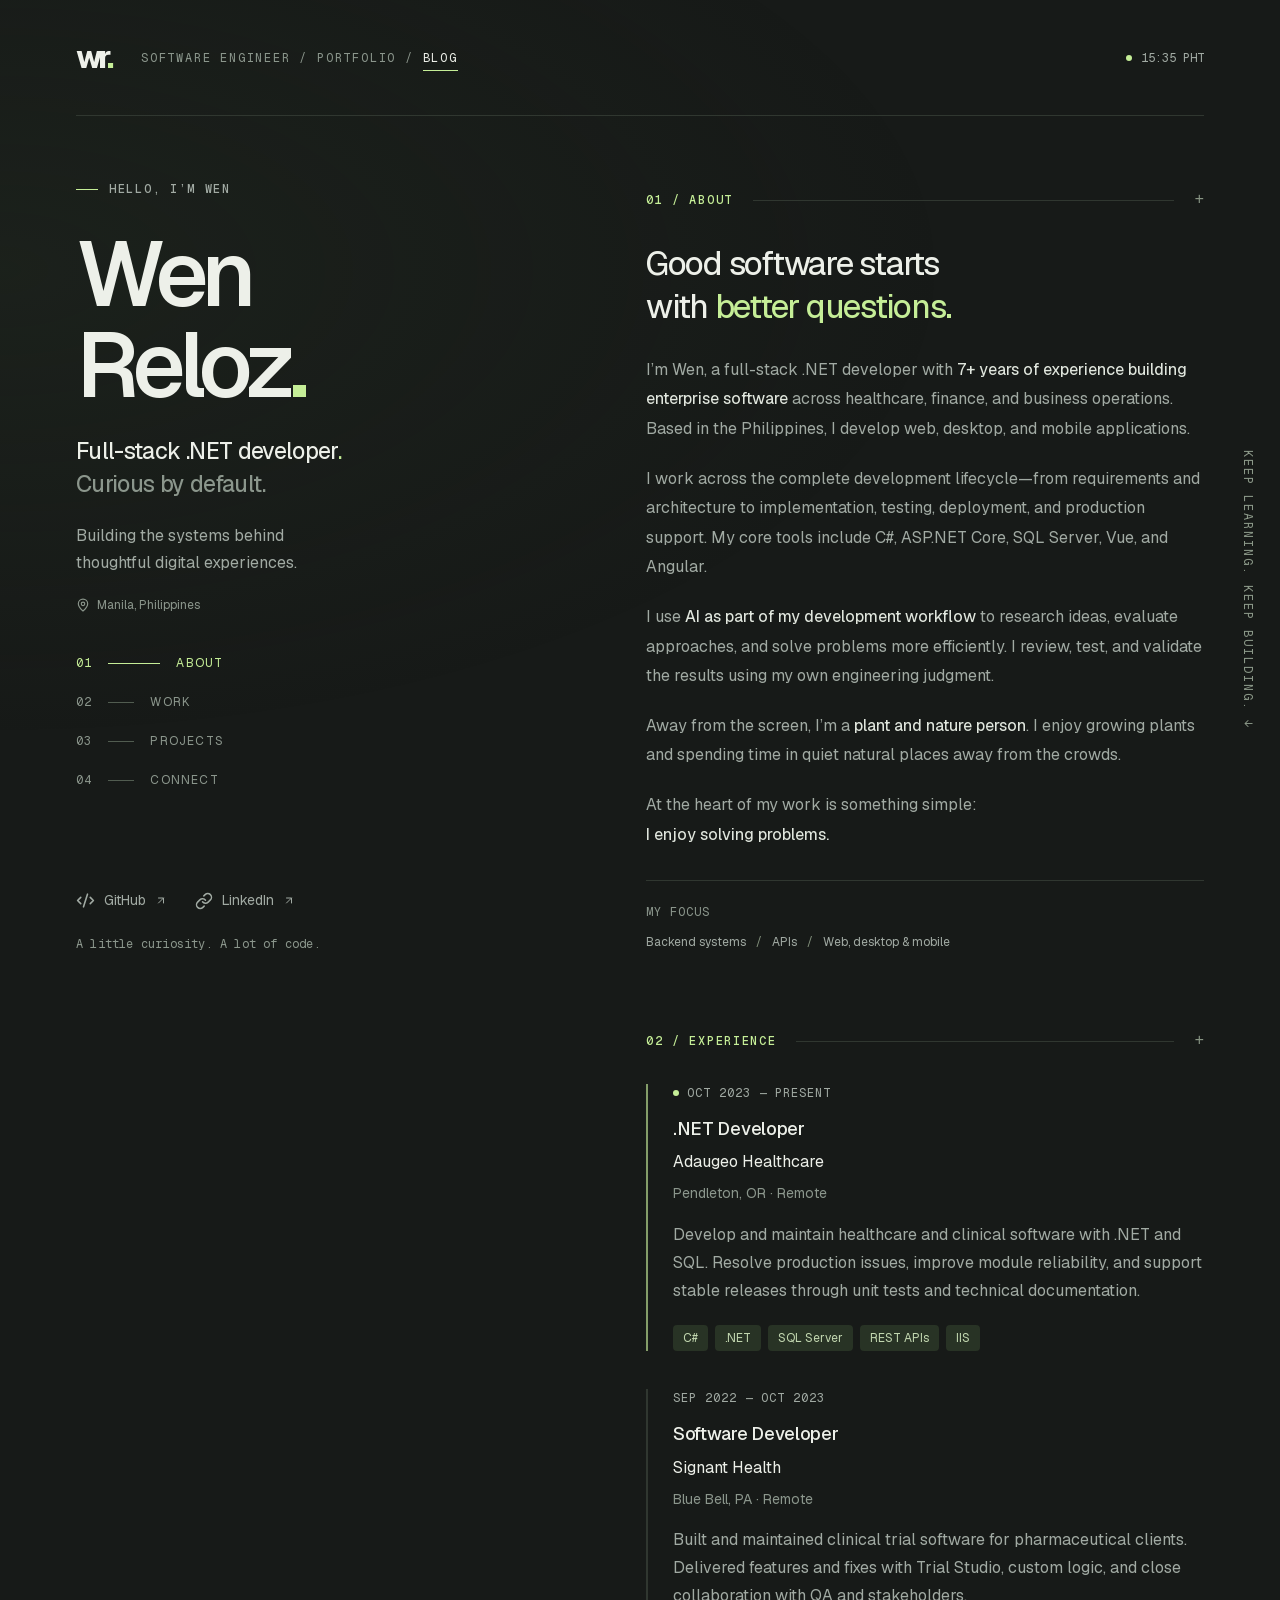
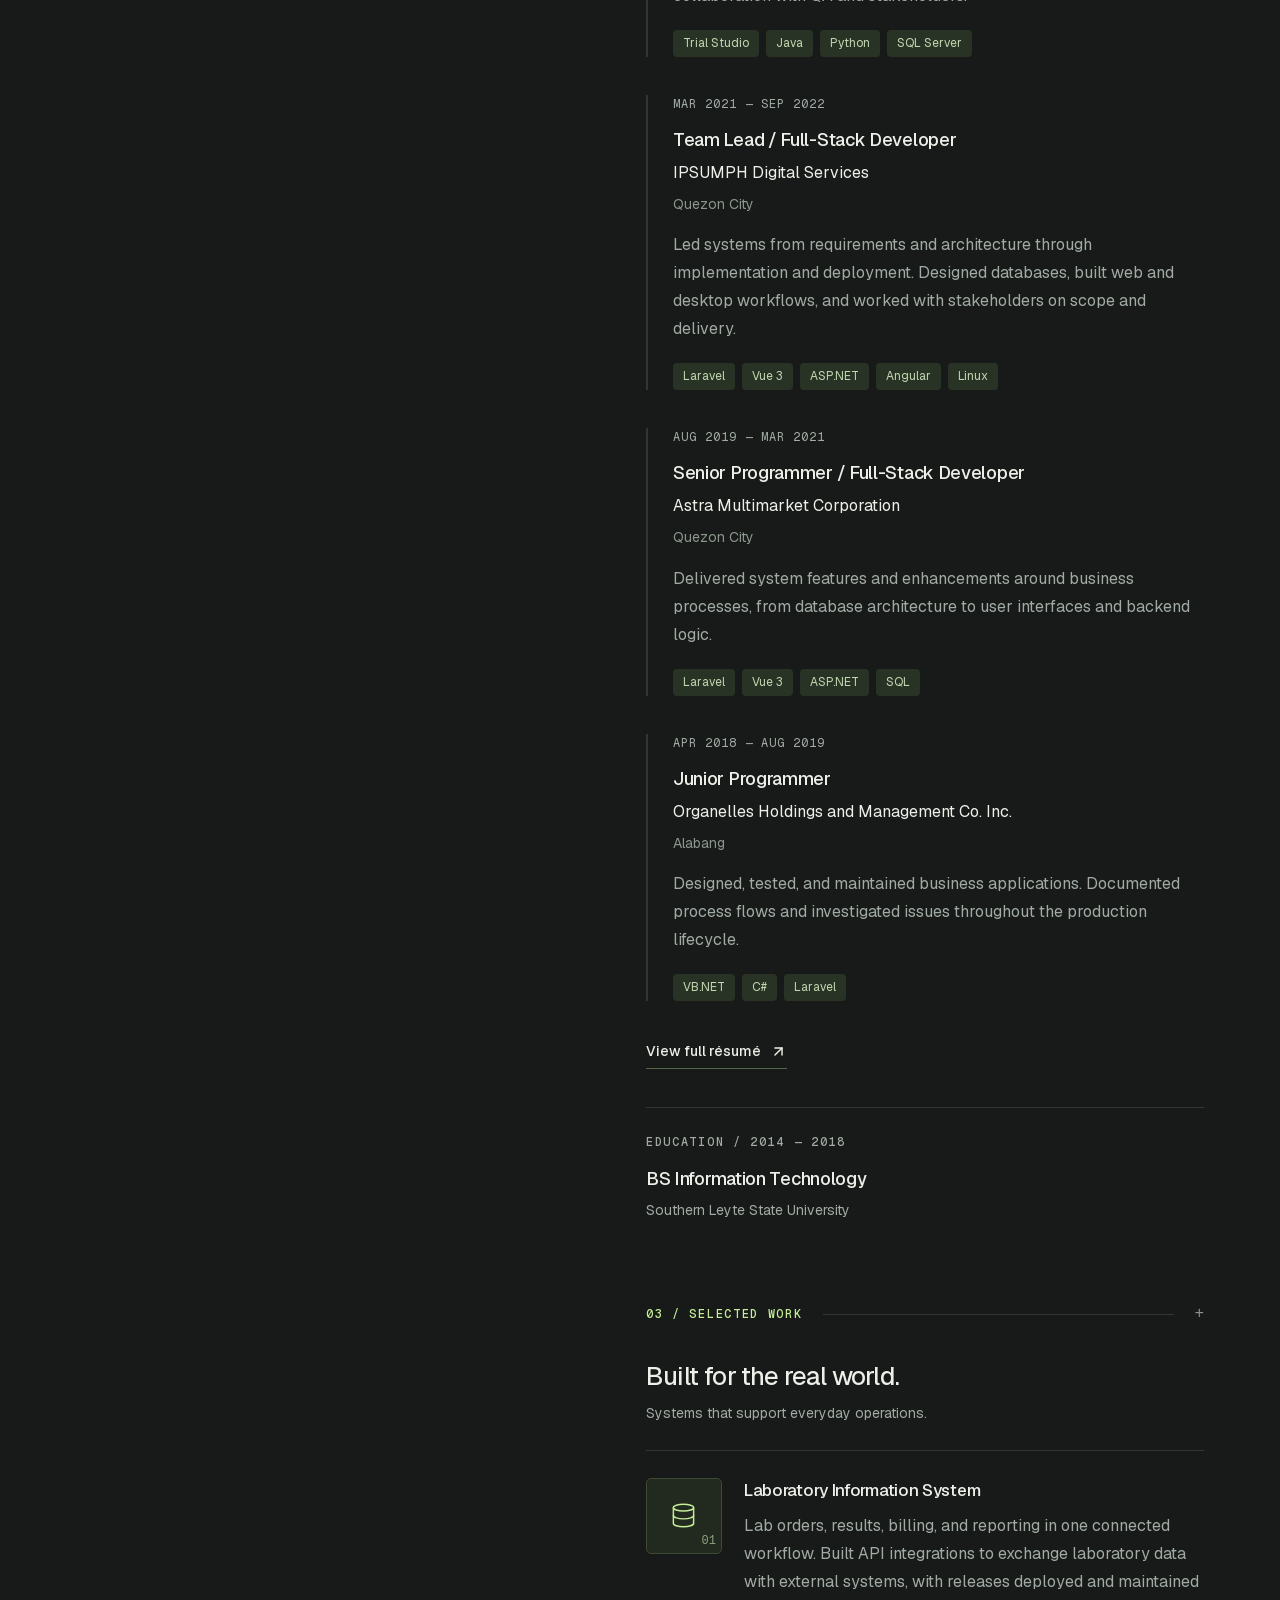
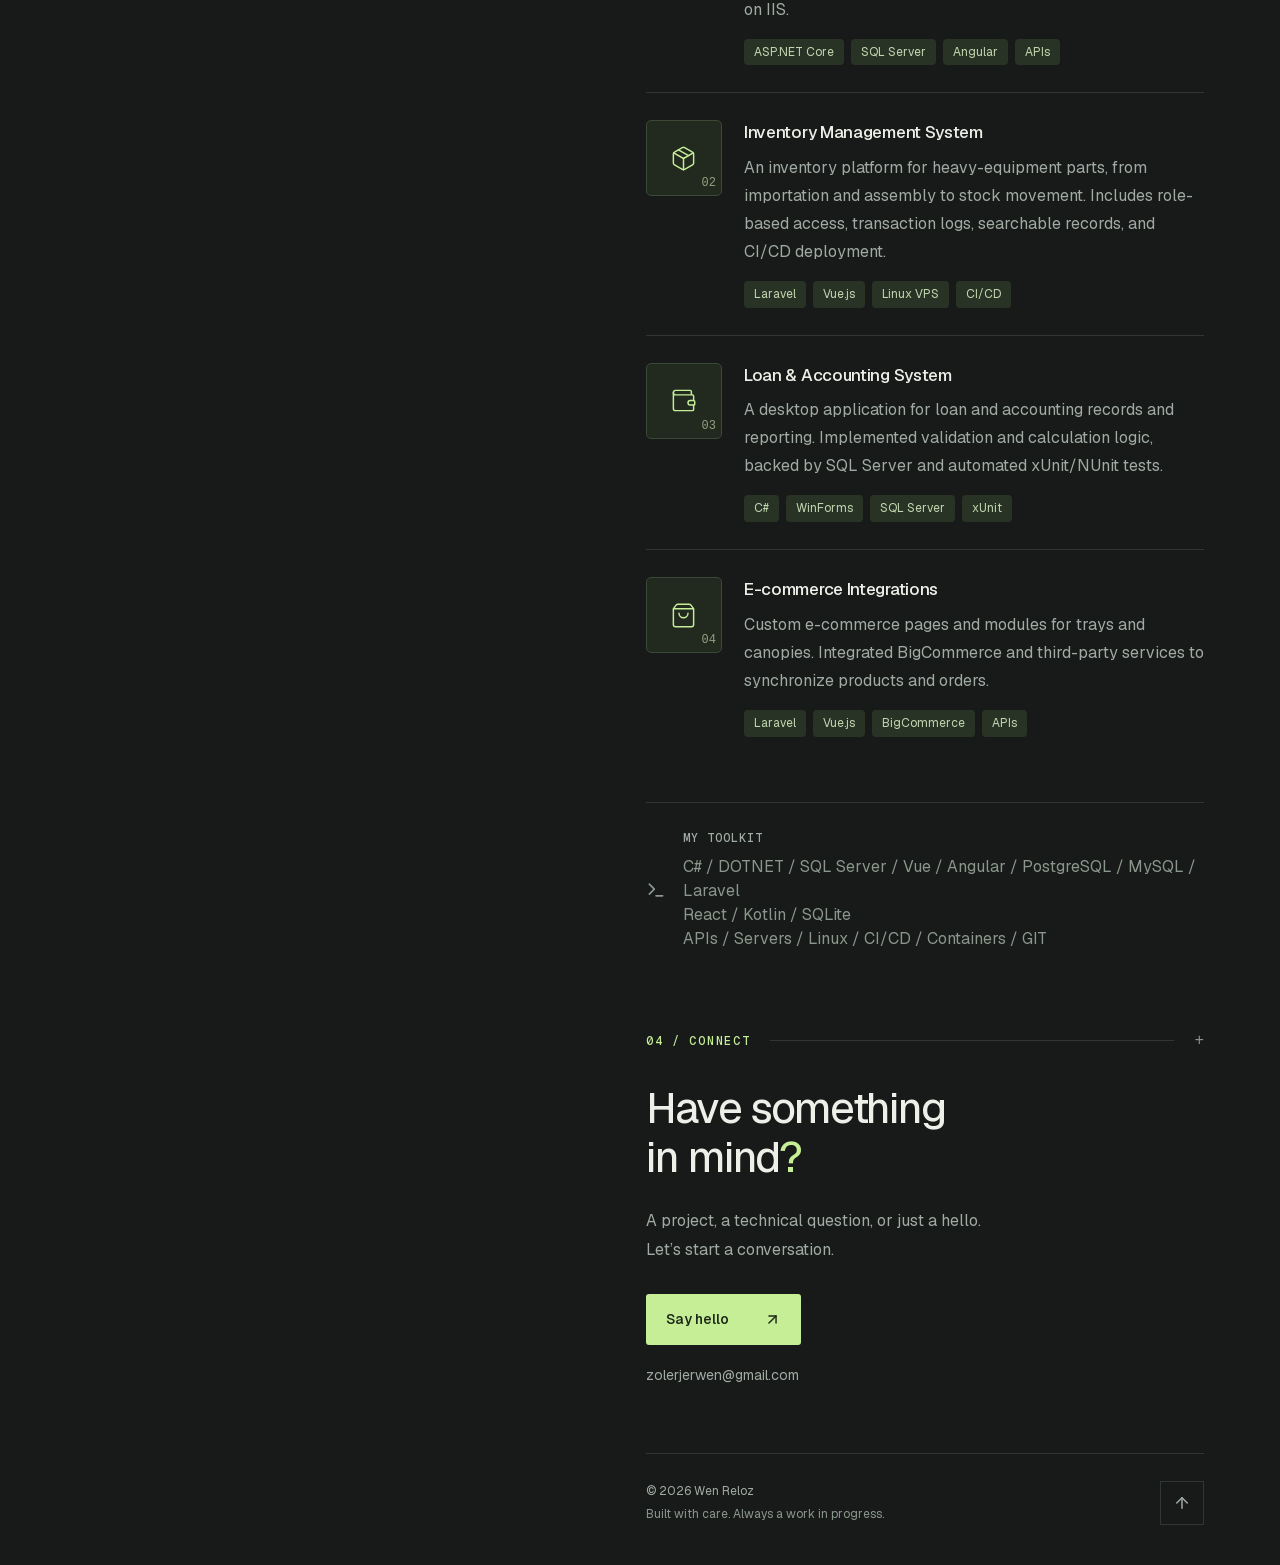
==== commit d37b7fbe: "Add files via upload" ====
--- a/index.html
+++ b/index.html
@@ -1,4 +1,4 @@
-<!DOCTYPE html><html lang="en"><head><meta charSet="utf-8"/><meta name="viewport" content="width=device-width, initial-scale=1"/><link rel="stylesheet" href="/_next/static/css/index.Du0gtSkC.css" data-rsc-css-href="/_next/static/css/index.Du0gtSkC.css" data-precedence="vite-rsc/importer-resources"/><link rel="modulepreload" fetchPriority="low" href="/_next/static/chunks/index-CEPFZZJK.js"/><script src="/_next/static/chunks/rolldown-runtime-C60lm6uB.js" type="module" async=""></script><script src="/_next/static/chunks/framework-D_rUT4EX.js" type="module" async=""></script><link rel="modulepreload" href="/_next/static/chunks/layout-segment-context-AzVbLgFW.js" crossorigin=""/><link rel="modulepreload" href="/_next/static/chunks/page-DgDrhLEE.js" crossorigin=""/><title>Wen Reloz — Full-Stack .NET Developer</title><meta name="description" content="Wen Reloz is a full-stack .NET developer with 7+ years building healthcare, finance, and enterprise systems across web, desktop, and mobile."/><link rel="icon" href="/icon.svg?bfaec3aee4d4638b" type="image/svg+xml" sizes="any"/><script>Object.assign(((self[Symbol.for("vinext.navigationRuntime")]??={bootstrap:{routeManifest:null},functions:{}}).bootstrap.rsc??={rsc:[]}),{params:{},nav:{"pathname":"/","searchParams":[]}})</script><link rel="modulepreload" href="/_next/static/chunks/index-CEPFZZJK.js" />
+<!DOCTYPE html><html lang="en"><head><meta charSet="utf-8"/><meta name="viewport" content="width=device-width, initial-scale=1"/><link rel="stylesheet" href="/_next/static/css/index.Bcrq_E-w.css" data-rsc-css-href="/_next/static/css/index.Bcrq_E-w.css" data-precedence="vite-rsc/importer-resources"/><link rel="modulepreload" fetchPriority="low" href="/_next/static/chunks/index-DGwmTB-f.js"/><script src="/_next/static/chunks/rolldown-runtime-C60lm6uB.js" type="module" async=""></script><script src="/_next/static/chunks/framework-D_rUT4EX.js" type="module" async=""></script><link rel="modulepreload" href="/_next/static/chunks/layout-segment-context-Bfn26qpX.js" crossorigin=""/><link rel="modulepreload" href="/_next/static/chunks/page-DcLM3k43.js" crossorigin=""/><link rel="modulepreload" href="/_next/static/chunks/arrow-up-right-D0BY7jN2.js" crossorigin=""/><link rel="modulepreload" href="/_next/static/chunks/Icon-D0zGVybZ.js" crossorigin=""/><title>Wen Reloz — Full-Stack .NET Developer</title><meta name="description" content="Wen Reloz is a full-stack .NET developer with 7+ years building healthcare, finance, and enterprise systems across web, desktop, and mobile."/><link rel="icon" href="/icon.svg?bfaec3aee4d4638b" type="image/svg+xml" sizes="any"/><script>Object.assign(((self[Symbol.for("vinext.navigationRuntime")]??={bootstrap:{routeManifest:null},functions:{}}).bootstrap.rsc??={rsc:[]}),{params:{},nav:{"pathname":"/","searchParams":[]}})</script><link rel="modulepreload" href="/_next/static/chunks/index-DGwmTB-f.js" />
 <link rel="preload" href="/_next/static/_vinext_fonts/geist-8ac0455e797f/geist-98bbbccb.woff2" as="font" type="font/woff2" crossorigin />
 <link rel="preload" href="/_next/static/_vinext_fonts/geist-mono-00e989178794/geist-mono-013b2f2f.woff2" as="font" type="font/woff2" crossorigin />
 <style data-vinext-fonts>/* cyrillic-ext */
@@ -128,4 +128,4 @@
 
 .__variable_geist_mono_1001rt9 { --font-geist-mono: 'Geist Mono', 'Geist Mono Fallback'; }
 </style>
-</head><body class="__variable_geist_19ysh9d __variable_geist_mono_1001rt9 antialiased"><a class="skip-link" href="#about">Skip to content</a><div class="site-shell" id="top"><header class="masthead"><a href="#top" class="wordmark" aria-label="Wen Reloz, back to top">wr<span>.</span></a><span class="masthead-label">SOFTWARE ENGINEER / PORTFOLIO</span><div class="local-time"><span class="status-dot"></span>UTC+08:00</div></header><div class="layout"><aside class="intro"><div><p class="eyebrow"><span class="short-rule"></span> HELLO, I’M WEN</p><h1>Wen<br/>Reloz<span class="accent">.</span></h1><h2>Full-stack .NET developer<span class="accent">.</span><br/><span class="role-muted">Curious by default.</span></h2><p class="intro-description">Building the systems behind<br class="desktop-break"/> thoughtful digital experiences.</p><p class="location"><svg xmlns="http://www.w3.org/2000/svg" width="14" height="14" viewBox="0 0 24 24" fill="none" stroke="currentColor" stroke-width="2" stroke-linecap="round" stroke-linejoin="round" class="lucide lucide-map-pin" aria-hidden="true"><path d="M20 10c0 4.993-5.539 10.193-7.399 11.799a1 1 0 0 1-1.202 0C9.539 20.193 4 14.993 4 10a8 8 0 0 1 16 0"></path><circle cx="12" cy="10" r="3"></circle></svg> Manila, Philippines</p><nav class="section-nav" aria-label="Page sections"><a href="#about" aria-current="location" class="active"><span class="nav-number">0<!-- -->1</span><span class="nav-line"></span><span>About</span></a><a href="#work" class=""><span class="nav-number">0<!-- -->2</span><span class="nav-line"></span><span>Work</span></a><a href="#projects" class=""><span class="nav-number">0<!-- -->3</span><span class="nav-line"></span><span>Projects</span></a><a href="#connect" class=""><span class="nav-number">0<!-- -->4</span><span class="nav-line"></span><span>Connect</span></a></nav></div><div class="intro-bottom"><div class="social-links"><a href="https://github.com/wenreloz" target="_blank" rel="noopener noreferrer" class=""><svg xmlns="http://www.w3.org/2000/svg" width="19" height="19" viewBox="0 0 24 24" fill="none" stroke="currentColor" stroke-width="2" stroke-linecap="round" stroke-linejoin="round" class="lucide lucide-code-xml" aria-hidden="true"><path d="m18 16 4-4-4-4"></path><path d="m6 8-4 4 4 4"></path><path d="m14.5 4-5 16"></path></svg> GitHub<svg xmlns="http://www.w3.org/2000/svg" width="17" height="17" viewBox="0 0 24 24" fill="none" stroke="currentColor" stroke-width="2" stroke-linecap="round" stroke-linejoin="round" class="lucide lucide-arrow-up-right" aria-hidden="true"><path d="M7 7h10v10"></path><path d="M7 17 17 7"></path></svg><span class="sr-only"> (opens in a new tab)</span></a><a href="https://www.linkedin.com/in/wen-reloz-767671206/" target="_blank" rel="noopener noreferrer" class=""><svg xmlns="http://www.w3.org/2000/svg" width="18" height="18" viewBox="0 0 24 24" fill="none" stroke="currentColor" stroke-width="2" stroke-linecap="round" stroke-linejoin="round" class="lucide lucide-link" aria-hidden="true"><path d="M10 13a5 5 0 0 0 7.54.54l3-3a5 5 0 0 0-7.07-7.07l-1.72 1.71"></path><path d="M14 11a5 5 0 0 0-7.54-.54l-3 3a5 5 0 0 0 7.07 7.07l1.71-1.71"></path></svg> LinkedIn<svg xmlns="http://www.w3.org/2000/svg" width="17" height="17" viewBox="0 0 24 24" fill="none" stroke="currentColor" stroke-width="2" stroke-linecap="round" stroke-linejoin="round" class="lucide lucide-arrow-up-right" aria-hidden="true"><path d="M7 7h10v10"></path><path d="M7 17 17 7"></path></svg><span class="sr-only"> (opens in a new tab)</span></a></div><span class="small-note">A little curiosity. A lot of code.</span></div></aside><main><section id="about"><div class="section-heading"><span class="eyebrow">01 / ABOUT</span><span class="section-rule"></span><span class="tiny-cross" aria-hidden="true">+</span></div><h2 class="statement">Good software starts<br/>with <span>better questions.</span></h2><p>I’m Wen, a full-stack .NET developer with <strong>7+ years building enterprise software</strong> across healthcare, finance, and business operations. Based in the Philippines, I work across web, desktop, and mobile.</p><p>From an initial requirement to a production release, I connect the pieces: C# and ASP.NET Core APIs, SQL Server databases, and interfaces built with Vue and Angular. I’ve led projects end to end, and I’m just as comfortable tracing a production bug as designing a new system.</p><p>I use <strong>AI tools as part of my development workflow</strong> to explore ideas and work through problems, while applying my own engineering judgment to review, test, and validate the results.</p><p>At the heart of it, my approach is simple:<br/><strong>I enjoy solving problems.</strong></p><div class="focus-strip"><span class="focus-label">MY FOCUS</span><span>Backend systems</span><span class="separator">/</span><span>APIs</span><span class="separator">/</span><span>Web, desktop &amp; mobile</span></div></section><section id="work"><div class="section-heading"><span class="eyebrow">02 / EXPERIENCE</span><span class="section-rule"></span><span class="tiny-cross" aria-hidden="true">+</span></div><div class="experience-list"><article class="work-card"><div class="work-meta"><span class="status-dot"></span>OCT 2023 — PRESENT</div><h3>.NET Developer</h3><p class="company-name">Adaugeo Healthcare</p><p class="work-subtitle">Pendleton, OR · Remote</p><p>Develop and maintain healthcare and clinical software with .NET and SQL. Resolve production issues, improve module reliability, and support stable releases through unit tests and technical documentation.</p><div class="tags"><span>C#</span><span>.NET</span><span>SQL Server</span><span>REST APIs</span><span>IIS</span></div></article><article class="work-card"><div class="work-meta">SEP 2022 — OCT 2023</div><h3>Software Developer</h3><p class="company-name">Signant Health</p><p class="work-subtitle">Blue Bell, PA · Remote</p><p>Built and maintained clinical trial software for pharmaceutical clients. Delivered features and fixes with Trial Studio, custom logic, and close collaboration with QA and stakeholders.</p><div class="tags"><span>Trial Studio</span><span>Java</span><span>Python</span><span>SQL Server</span></div></article><article class="work-card"><div class="work-meta">MAR 2021 — SEP 2022</div><h3>Team Lead / Full-Stack Developer</h3><p class="company-name">IPSUMPH Digital Services</p><p class="work-subtitle">Quezon City</p><p>Led systems from requirements and architecture through implementation and deployment. Designed databases, built web and desktop workflows, and worked with stakeholders on scope and delivery.</p><div class="tags"><span>Laravel</span><span>Vue 3</span><span>ASP.NET</span><span>Angular</span><span>Linux</span></div></article><article class="work-card"><div class="work-meta">AUG 2019 — MAR 2021</div><h3>Senior Programmer / Full-Stack Developer</h3><p class="company-name">Astra Multimarket Corporation</p><p class="work-subtitle">Quezon City</p><p>Delivered system features and enhancements around business processes, from database architecture to user interfaces and backend logic.</p><div class="tags"><span>Laravel</span><span>Vue 3</span><span>ASP.NET</span><span>SQL</span></div></article><article class="work-card"><div class="work-meta">APR 2018 — AUG 2019</div><h3>Junior Programmer</h3><p class="company-name">Organelles Holdings and Management Co. Inc.</p><p class="work-subtitle">Alabang</p><p>Designed, tested, and maintained business applications. Documented process flows and investigated issues throughout the production lifecycle.</p><div class="tags"><span>VB.NET</span><span>C#</span><span>Laravel</span></div></article></div><a href="/resume.pdf" target="_blank" rel="noopener noreferrer" class="text-link">View full résumé <svg xmlns="http://www.w3.org/2000/svg" width="17" height="17" viewBox="0 0 24 24" fill="none" stroke="currentColor" stroke-width="2" stroke-linecap="round" stroke-linejoin="round" class="lucide lucide-arrow-up-right" aria-hidden="true"><path d="M7 7h10v10"></path><path d="M7 17 17 7"></path></svg><span class="sr-only"> (PDF, opens in a new tab)</span></a><div class="education"><span class="eyebrow">EDUCATION / 2014 — 2018</span><h3>BS Information Technology</h3><p>Southern Leyte State University</p></div></section><section id="projects"><div class="section-heading"><span class="eyebrow">03 / SELECTED WORK</span><span class="section-rule"></span><span class="tiny-cross" aria-hidden="true">+</span></div><div class="projects-intro"><h2>Built for the real world.</h2><p>Systems that support everyday operations.</p></div><div class="projects-list"><article class="project-card professional-project"><div class="project-icon"><svg xmlns="http://www.w3.org/2000/svg" width="27" height="27" viewBox="0 0 24 24" fill="none" stroke="currentColor" stroke-width="1.3" stroke-linecap="round" stroke-linejoin="round" class="lucide lucide-database" aria-hidden="true"><ellipse cx="12" cy="5" rx="9" ry="3"></ellipse><path d="M3 5V19A9 3 0 0 0 21 19V5"></path><path d="M3 12A9 3 0 0 0 21 12"></path></svg><span>0<!-- -->1</span></div><div class="project-content"><h3>Laboratory Information System</h3><p>Lab orders, results, billing, and reporting in one connected workflow. Built API integrations to exchange laboratory data with external systems, with releases deployed and maintained on IIS.</p><div class="tags"><span>ASP.NET Core</span><span>SQL Server</span><span>Angular</span><span>APIs</span></div></div></article><article class="project-card professional-project"><div class="project-icon"><svg xmlns="http://www.w3.org/2000/svg" width="27" height="27" viewBox="0 0 24 24" fill="none" stroke="currentColor" stroke-width="1.3" stroke-linecap="round" stroke-linejoin="round" class="lucide lucide-package" aria-hidden="true"><path d="M11 21.73a2 2 0 0 0 2 0l7-4A2 2 0 0 0 21 16V8a2 2 0 0 0-1-1.73l-7-4a2 2 0 0 0-2 0l-7 4A2 2 0 0 0 3 8v8a2 2 0 0 0 1 1.73z"></path><path d="M12 22V12"></path><polyline points="3.29 7 12 12 20.71 7"></polyline><path d="m7.5 4.27 9 5.15"></path></svg><span>0<!-- -->2</span></div><div class="project-content"><h3>Inventory Management System</h3><p>An inventory platform for heavy-equipment parts, from importation and assembly to stock movement. Includes role-based access, transaction logs, searchable records, and CI/CD deployment.</p><div class="tags"><span>Laravel</span><span>Vue.js</span><span>Linux VPS</span><span>CI/CD</span></div></div></article><article class="project-card professional-project"><div class="project-icon"><svg xmlns="http://www.w3.org/2000/svg" width="27" height="27" viewBox="0 0 24 24" fill="none" stroke="currentColor" stroke-width="1.3" stroke-linecap="round" stroke-linejoin="round" class="lucide lucide-wallet" aria-hidden="true"><path d="M19 7V4a1 1 0 0 0-1-1H5a2 2 0 0 0 0 4h15a1 1 0 0 1 1 1v4h-3a2 2 0 0 0 0 4h3a1 1 0 0 0 1-1v-2a1 1 0 0 0-1-1"></path><path d="M3 5v14a2 2 0 0 0 2 2h15a1 1 0 0 0 1-1v-4"></path></svg><span>0<!-- -->3</span></div><div class="project-content"><h3>Loan &amp; Accounting System</h3><p>A desktop application for loan and accounting records and reporting. Implemented validation and calculation logic, backed by SQL Server and automated xUnit/NUnit tests.</p><div class="tags"><span>C#</span><span>WinForms</span><span>SQL Server</span><span>xUnit</span></div></div></article><article class="project-card professional-project"><div class="project-icon"><svg xmlns="http://www.w3.org/2000/svg" width="27" height="27" viewBox="0 0 24 24" fill="none" stroke="currentColor" stroke-width="1.3" stroke-linecap="round" stroke-linejoin="round" class="lucide lucide-shopping-bag" aria-hidden="true"><path d="M16 10a4 4 0 0 1-8 0"></path><path d="M3.103 6.034h17.794"></path><path d="M3.4 5.467a2 2 0 0 0-.4 1.2V20a2 2 0 0 0 2 2h14a2 2 0 0 0 2-2V6.667a2 2 0 0 0-.4-1.2l-2-2.667A2 2 0 0 0 17 2H7a2 2 0 0 0-1.6.8z"></path></svg><span>0<!-- -->4</span></div><div class="project-content"><h3>E-commerce Integrations</h3><p>Custom e-commerce pages and modules for trays and canopies. Integrated BigCommerce and third-party services to synchronize products and orders.</p><div class="tags"><span>Laravel</span><span>Vue.js</span><span>BigCommerce</span><span>APIs</span></div></div></article></div><h3 class="open-source-heading">A little code, out in the open.</h3><div class="public-projects"><a href="https://github.com/wenreloz/simple-api-consumer" target="_blank" rel="noopener noreferrer" class=""><span>Simple API Consumer<small>C# / API integration</small></span><svg xmlns="http://www.w3.org/2000/svg" width="17" height="17" viewBox="0 0 24 24" fill="none" stroke="currentColor" stroke-width="2" stroke-linecap="round" stroke-linejoin="round" class="lucide lucide-arrow-up-right" aria-hidden="true"><path d="M7 7h10v10"></path><path d="M7 17 17 7"></path></svg><span class="sr-only"> (opens in a new tab)</span></a><a href="https://github.com/wenreloz/xamarin-api-consumer" target="_blank" rel="noopener noreferrer" class=""><span>Xamarin API Consumer<small>C# / Xamarin / Mobile</small></span><svg xmlns="http://www.w3.org/2000/svg" width="17" height="17" viewBox="0 0 24 24" fill="none" stroke="currentColor" stroke-width="2" stroke-linecap="round" stroke-linejoin="round" class="lucide lucide-arrow-up-right" aria-hidden="true"><path d="M7 7h10v10"></path><path d="M7 17 17 7"></path></svg><span class="sr-only"> (opens in a new tab)</span></a><a href="https://github.com/wenreloz/Runtime-Control-And-Events" target="_blank" rel="noopener noreferrer" class=""><span>Runtime Controls &amp; Events<small>C# / .NET / Events</small></span><svg xmlns="http://www.w3.org/2000/svg" width="17" height="17" viewBox="0 0 24 24" fill="none" stroke="currentColor" stroke-width="2" stroke-linecap="round" stroke-linejoin="round" class="lucide lucide-arrow-up-right" aria-hidden="true"><path d="M7 7h10v10"></path><path d="M7 17 17 7"></path></svg><span class="sr-only"> (opens in a new tab)</span></a></div><a href="https://github.com/wenreloz?tab=repositories" target="_blank" rel="noopener noreferrer" class="text-link">All public repositories<svg xmlns="http://www.w3.org/2000/svg" width="17" height="17" viewBox="0 0 24 24" fill="none" stroke="currentColor" stroke-width="2" stroke-linecap="round" stroke-linejoin="round" class="lucide lucide-arrow-up-right" aria-hidden="true"><path d="M7 7h10v10"></path><path d="M7 17 17 7"></path></svg><span class="sr-only"> (opens in a new tab)</span></a><div class="toolbox"><svg xmlns="http://www.w3.org/2000/svg" width="20" height="20" viewBox="0 0 24 24" fill="none" stroke="currentColor" stroke-width="2" stroke-linecap="round" stroke-linejoin="round" class="lucide lucide-terminal" aria-hidden="true"><path d="M12 19h8"></path><path d="m4 17 6-6-6-6"></path></svg><div><span class="eyebrow">MY EVERYDAY TOOLKIT</span><p>C# / .NET / SQL Server / Vue / Angular / Git</p></div></div></section><section id="connect" class="connect-section"><div class="section-heading"><span class="eyebrow">04 / CONNECT</span><span class="section-rule"></span><span class="tiny-cross" aria-hidden="true">+</span></div><h2>Have something<br/>in mind<span class="accent">?</span></h2><p>A project, a technical question, or just a hello.<br/>Let’s start a conversation.</p><a href="mailto:zolerjerwen@gmail.com" class="contact-button">Say hello <svg xmlns="http://www.w3.org/2000/svg" width="17" height="17" viewBox="0 0 24 24" fill="none" stroke="currentColor" stroke-width="2" stroke-linecap="round" stroke-linejoin="round" class="lucide lucide-arrow-up-right" aria-hidden="true"><path d="M7 7h10v10"></path><path d="M7 17 17 7"></path></svg></a><a href="mailto:zolerjerwen@gmail.com" class="email-address">zolerjerwen@gmail.com</a></section><footer><p>© <!-- -->2026<!-- --> Wen Reloz<br/><span>Built with care. Always a work in progress.</span></p><a href="#top" aria-label="Back to top"><svg xmlns="http://www.w3.org/2000/svg" width="18" height="18" viewBox="0 0 24 24" fill="none" stroke="currentColor" stroke-width="2" stroke-linecap="round" stroke-linejoin="round" class="lucide lucide-arrow-up" aria-hidden="true"><path d="m5 12 7-7 7 7"></path><path d="M12 19V5"></path></svg></a></footer></main></div><div class="edge-note" aria-hidden="true">KEEP LEARNING. KEEP BUILDING. ↓</div></div><script type="module" src="/_next/static/chunks/index-CEPFZZJK.js" id="_R_" async=""></script><script>((self[Symbol.for("vinext.navigationRuntime")]??={bootstrap:{routeManifest:null},functions:{}}).bootstrap.rsc??={rsc:[]}).rsc.push("2:I[\"14fc73b21888\",[],\"Children\",1]\n")</script><script>((self[Symbol.for("vinext.navigationRuntime")]??={bootstrap:{routeManifest:null},functions:{}}).bootstrap.rsc??={rsc:[]}).rsc.push("3:I[\"637163f45a45\",[],\"GlobalErrorBoundary\",1]\n")</script><script>((self[Symbol.for("vinext.navigationRuntime")]??={bootstrap:{routeManifest:null},functions:{}}).bootstrap.rsc??={rsc:[]}).rsc.push("4:I[\"a9d91dab649f\",[],\"default\",1]\n")</script><script>((self[Symbol.for("vinext.navigationRuntime")]??={bootstrap:{routeManifest:null},functions:{}}).bootstrap.rsc??={rsc:[]}).rsc.push("5:I[\"637163f45a45\",[],\"ErrorBoundary\",1]\n")</script><script>((self[Symbol.for("vinext.navigationRuntime")]??={bootstrap:{routeManifest:null},functions:{}}).bootstrap.rsc??={rsc:[]}).rsc.push("6:I[\"2bcc92b006d9\",[],\"LayoutSegmentProvider\",1]\n")</script><script>((self[Symbol.for("vinext.navigationRuntime")]??={bootstrap:{routeManifest:null},functions:{}}).bootstrap.rsc??={rsc:[]}).rsc.push("7:I[\"14fc73b21888\",[],\"Slot\",1]\n")</script><script>((self[Symbol.for("vinext.navigationRuntime")]??={bootstrap:{routeManifest:null},functions:{}}).bootstrap.rsc??={rsc:[]}).rsc.push("8:I[\"637163f45a45\",[],\"NotFoundBoundary\",1]\n")</script><script>((self[Symbol.for("vinext.navigationRuntime")]??={bootstrap:{routeManifest:null},functions:{}}).bootstrap.rsc??={rsc:[]}).rsc.push("9:I[\"6d1ea468e736\",[],\"AppRouterScrollTarget\",1]\n")</script><script>((self[Symbol.for("vinext.navigationRuntime")]??={bootstrap:{routeManifest:null},functions:{}}).bootstrap.rsc??={rsc:[]}).rsc.push("a:I[\"637163f45a45\",[],\"RedirectBoundary\",1]\n")</script><script>((self[Symbol.for("vinext.navigationRuntime")]??={bootstrap:{routeManifest:null},functions:{}}).bootstrap.rsc??={rsc:[]}).rsc.push(":HL[\"/_next/static/css/index.Du0gtSkC.css\",\"style\"     ]\n")</script><script>((self[Symbol.for("vinext.navigationRuntime")]??={bootstrap:{routeManifest:null},functions:{}}).bootstrap.rsc??={rsc:[]}).rsc.push("0:{\"page:/\":\"$L1\",\"layout:/\":[[[\"$\",\"link\",\"css:/_next/static/css/index.Du0gtSkC.css\",{\"rel\":\"stylesheet\",\"precedence\":\"vite-rsc/importer-resources\",\"href\":\"/_next/static/css/index.Du0gtSkC.css\",\"data-rsc-css-href\":\"/_next/static/css/index.Du0gtSkC.css\"}],\"$undefined\"],[\"$\",\"html\",null,{\"lang\":\"en\",\"children\":[\"$\",\"body\",null,{\"className\":\"__variable_geist_19ysh9d __variable_geist_mono_1001rt9 antialiased\",\"children\":[\"$\",\"$L2\",null,{}]}]}]],\"route:/\":[[[\"$\",\"meta\",null,{\"charSet\":\"utf-8\"}],[[\"$\",\"title\",\"0\",{\"children\":\"Wen Reloz — Full-Stack .NET Developer\"}],[\"$\",\"meta\",\"1\",{\"name\":\"description\",\"content\":\"Wen Reloz is a full-stack .NET developer with 7+ years building healthcare, finance, and enterprise systems across web, desktop, and mobile.\"}],[\"$\",\"link\",\"2\",{\"data-vinext-streamed-icon\":\"$undefined\",\"rel\":\"icon\",\"href\":\"/icon.svg?bfaec3aee4d4638b\",\"type\":\"image/svg+xml\",\"sizes\":\"any\",\"color\":\"$undefined\",\"media\":\"$undefined\",\"fetchPriority\":\"$undefined\"}]],[[\"$\",\"meta\",\"0\",{\"name\":\"viewport\",\"content\":\"width=device-width, initial-scale=1\"}]]],[\"$\",\"$L3\",null,{\"fallback\":\"$4\",\"children\":[\"$\",\"$L5\",null,{\"fallback\":\"$4\",\"children\":[\"$\",\"$L6\",null,{\"providerId\":\"layout:/\",\"segmentMap\":{\"children\":[]},\"children\":[\"$\",\"$L7\",null,{\"id\":\"layout:/\",\"parallelSlots\":\"$undefined\",\"children\":[\"$\",\"$L8\",null,{\"resetKey\":\"\",\"fallback\":[[\"$\",\"title\",null,{\"children\":\"404: This page could not be found.\"}],[\"$\",\"div\",null,{\"style\":{\"fontFamily\":\"system-ui,\\\"Segoe UI\\\",Roboto,Helvetica,Arial,sans-serif,\\\"Apple Color Emoji\\\",\\\"Segoe UI Emoji\\\"\",\"height\":\"100vh\",\"textAlign\":\"center\",\"display\":\"flex\",\"flexDirection\":\"column\",\"alignItems\":\"center\",\"justifyContent\":\"center\"},\"children\":[\"$\",\"div\",null,{\"children\":[[\"$\",\"style\",null,{\"dangerouslySetInnerHTML\":{\"__html\":\"body{color:#000;background:#fff;margin:0}.next-error-h1{border-right:1px solid rgba(0,0,0,.3)}@media (prefers-color-scheme:dark){body{color:#fff;background:#000}.next-error-h1{border-right:1px solid rgba(255,255,255,.3)}}\"}}],[\"$\",\"h1\",null,{\"className\":\"next-error-h1\",\"style\":{\"display\":\"inline-block\",\"margin\":\"0 20px 0 0\",\"padding\":\"0 23px 0 0\",\"fontSize\":24,\"fontWeight\":500,\"verticalAlign\":\"top\",\"lineHeight\":\"49px\"},\"children\":404}],[\"$\",\"div\",null,{\"style\":{\"display\":\"inline-block\"},\"children\":[\"$\",\"h2\",null,{\"style\":{\"fontSize\":14,\"fontWeight\":400,\"lineHeight\":\"49px\",\"margin\":0},\"children\":\"This page could not be found.\"}]}]]}]}]],\"children\":[\"$\",\"$L9\",null,{\"children\":[\"$\",\"$La\",null,{\"children\":[[\"$\",\"$L6\",null,{\"providerId\":\"page:/\",\"segmentMap\":{\"children\":[\"__PAGE__\"]},\"children\":[\"$\",\"$L7\",null,{\"id\":\"page:/\"}]}],null]}]}]}]}]}]}]}],null,null],\"__route\":\"route:/\",\"__interceptionContext\":null,\"__layoutIds\":[\"layout:/\"],\"__rootLayout\":\"/\",\"__bfcacheSegmentIdentities\":{\"layout:/\":\"[\\\"layout\\\",\\\"layout:/\\\",\\\"root-boundary:/\\\",\\\"\\\"]\",\"page:/\":\"[\\\"page\\\",\\\"page:/\\\",\\\"root-boundary:/\\\",\\\"\\\"]\"},\"__srcPage\":[\"page\"],\"__layoutFlags\":{\"layout:/\":\"s\"},\"__artifactCompatibility\":{\"schemaVersion\":1,\"graphVersion\":\"app-route-graph:1177fd80f83fa7b0\",\"deploymentVersion\":\"58c10d62-cf4e-433f-bdac-739eeeabcc2b\",\"appElementsSchemaVersion\":1,\"rscPayloadSchemaVersion\":1,\"rootBoundaryId\":\"/\",\"renderEpoch\":null}}\n")</script><script>((self[Symbol.for("vinext.navigationRuntime")]??={bootstrap:{routeManifest:null},functions:{}}).bootstrap.rsc??={rsc:[]}).rsc.push("b:I[\"6efdf509a785\",[],\"default\",1]\n")</script><script>((self[Symbol.for("vinext.navigationRuntime")]??={bootstrap:{routeManifest:null},functions:{}}).bootstrap.rsc??={rsc:[]}).rsc.push("1:[\"$\",\"$Lb\",null,{\"params\":\"$@c\",\"searchParams\":\"$@d\"}]\n")</script><script>((self[Symbol.for("vinext.navigationRuntime")]??={bootstrap:{routeManifest:null},functions:{}}).bootstrap.rsc??={rsc:[]}).rsc.push("c:{}\n")</script><script>((self[Symbol.for("vinext.navigationRuntime")]??={bootstrap:{routeManifest:null},functions:{}}).bootstrap.rsc??={rsc:[]}).rsc.push("d:{}\n")</script><script>Object.assign(((self[Symbol.for("vinext.navigationRuntime")]??={bootstrap:{routeManifest:null},functions:{}}).bootstrap.rsc??={rsc:[]}),{"initialCacheKind":"dynamic"});((self[Symbol.for("vinext.navigationRuntime")]??={bootstrap:{routeManifest:null},functions:{}}).bootstrap.rsc??={rsc:[]}).done=true</script></body></html>+</head><body class="__variable_geist_19ysh9d __variable_geist_mono_1001rt9 antialiased"><a class="skip-link" href="#about">Skip to content</a><div class="site-shell" id="top"><header class="masthead"><a href="#top" class="wordmark" aria-label="Wen Reloz, back to top">wr<span>.</span></a><span class="masthead-label">SOFTWARE ENGINEER / PORTFOLIO / <a href="/blog">BLOG</a></span><div class="local-time"><span class="status-dot"></span>UTC+08:00</div></header><div class="layout"><aside class="intro"><div><p class="eyebrow"><span class="short-rule"></span> HELLO, I’M WEN</p><h1>Wen<br/>Reloz<span class="accent">.</span></h1><h2>Full-stack .NET developer<span class="accent">.</span><br/><span class="role-muted">Curious by default.</span></h2><p class="intro-description">Building the systems behind<br class="desktop-break"/> thoughtful digital experiences.</p><p class="location"><svg xmlns="http://www.w3.org/2000/svg" width="14" height="14" viewBox="0 0 24 24" fill="none" stroke="currentColor" stroke-width="2" stroke-linecap="round" stroke-linejoin="round" class="lucide lucide-map-pin" aria-hidden="true"><path d="M20 10c0 4.993-5.539 10.193-7.399 11.799a1 1 0 0 1-1.202 0C9.539 20.193 4 14.993 4 10a8 8 0 0 1 16 0"></path><circle cx="12" cy="10" r="3"></circle></svg> Manila, Philippines</p><nav class="section-nav" aria-label="Page sections"><a href="#about" aria-current="location" class="active"><span class="nav-number">0<!-- -->1</span><span class="nav-line"></span><span>About</span></a><a href="#work" class=""><span class="nav-number">0<!-- -->2</span><span class="nav-line"></span><span>Work</span></a><a href="#projects" class=""><span class="nav-number">0<!-- -->3</span><span class="nav-line"></span><span>Projects</span></a><a href="#connect" class=""><span class="nav-number">0<!-- -->4</span><span class="nav-line"></span><span>Connect</span></a></nav></div><div class="intro-bottom"><div class="social-links"><a href="https://github.com/wenreloz" target="_blank" rel="noopener noreferrer" class=""><svg xmlns="http://www.w3.org/2000/svg" width="19" height="19" viewBox="0 0 24 24" fill="none" stroke="currentColor" stroke-width="2" stroke-linecap="round" stroke-linejoin="round" class="lucide lucide-code-xml" aria-hidden="true"><path d="m18 16 4-4-4-4"></path><path d="m6 8-4 4 4 4"></path><path d="m14.5 4-5 16"></path></svg> GitHub<svg xmlns="http://www.w3.org/2000/svg" width="17" height="17" viewBox="0 0 24 24" fill="none" stroke="currentColor" stroke-width="2" stroke-linecap="round" stroke-linejoin="round" class="lucide lucide-arrow-up-right" aria-hidden="true"><path d="M7 7h10v10"></path><path d="M7 17 17 7"></path></svg><span class="sr-only"> (opens in a new tab)</span></a><a href="https://www.linkedin.com/in/wen-reloz-767671206/" target="_blank" rel="noopener noreferrer" class=""><svg xmlns="http://www.w3.org/2000/svg" width="18" height="18" viewBox="0 0 24 24" fill="none" stroke="currentColor" stroke-width="2" stroke-linecap="round" stroke-linejoin="round" class="lucide lucide-link" aria-hidden="true"><path d="M10 13a5 5 0 0 0 7.54.54l3-3a5 5 0 0 0-7.07-7.07l-1.72 1.71"></path><path d="M14 11a5 5 0 0 0-7.54-.54l-3 3a5 5 0 0 0 7.07 7.07l1.71-1.71"></path></svg> LinkedIn<svg xmlns="http://www.w3.org/2000/svg" width="17" height="17" viewBox="0 0 24 24" fill="none" stroke="currentColor" stroke-width="2" stroke-linecap="round" stroke-linejoin="round" class="lucide lucide-arrow-up-right" aria-hidden="true"><path d="M7 7h10v10"></path><path d="M7 17 17 7"></path></svg><span class="sr-only"> (opens in a new tab)</span></a></div><span class="small-note">A little curiosity. A lot of code.</span></div></aside><main><section id="about"><div class="section-heading"><span class="eyebrow">01 / ABOUT</span><span class="section-rule"></span><span class="tiny-cross" aria-hidden="true">+</span></div><h2 class="statement">Good software starts<br/>with <span>better questions.</span></h2><p>I’m Wen, a full-stack .NET developer with <strong>7+ years of experience building enterprise software</strong> across healthcare, finance, and business operations. Based in the Philippines, I develop web, desktop, and mobile applications.</p><p>I work across the complete development lifecycle—from requirements and architecture to implementation, testing, deployment, and production support. My core tools include C#, ASP.NET Core, SQL Server, Vue, and Angular.</p><p>I use <strong>AI as part of my development workflow</strong> to research ideas, evaluate approaches, and solve problems more efficiently. I review, test, and validate the results using my own engineering judgment.</p><p>Away from the screen, I’m a <strong>plant and nature person</strong>. I enjoy growing plants and spending time in quiet natural places away from the crowds.</p><p>At the heart of my work is something simple:<br/><strong>I enjoy solving problems.</strong></p><div class="focus-strip"><span class="focus-label">MY FOCUS</span><span>Backend systems</span><span class="separator">/</span><span>APIs</span><span class="separator">/</span><span>Web, desktop &amp; mobile</span></div></section><section id="work"><div class="section-heading"><span class="eyebrow">02 / EXPERIENCE</span><span class="section-rule"></span><span class="tiny-cross" aria-hidden="true">+</span></div><div class="experience-list"><article class="work-card"><div class="work-meta"><span class="status-dot"></span>OCT 2023 — PRESENT</div><h3>.NET Developer</h3><p class="company-name">Adaugeo Healthcare</p><p class="work-subtitle">Pendleton, OR · Remote</p><p>Develop and maintain healthcare and clinical software with .NET and SQL. Resolve production issues, improve module reliability, and support stable releases through unit tests and technical documentation.</p><div class="tags"><span>C#</span><span>.NET</span><span>SQL Server</span><span>REST APIs</span><span>IIS</span></div></article><article class="work-card"><div class="work-meta">SEP 2022 — OCT 2023</div><h3>Software Developer</h3><p class="company-name">Signant Health</p><p class="work-subtitle">Blue Bell, PA · Remote</p><p>Built and maintained clinical trial software for pharmaceutical clients. Delivered features and fixes with Trial Studio, custom logic, and close collaboration with QA and stakeholders.</p><div class="tags"><span>Trial Studio</span><span>Java</span><span>Python</span><span>SQL Server</span></div></article><article class="work-card"><div class="work-meta">MAR 2021 — SEP 2022</div><h3>Team Lead / Full-Stack Developer</h3><p class="company-name">IPSUMPH Digital Services</p><p class="work-subtitle">Quezon City</p><p>Led systems from requirements and architecture through implementation and deployment. Designed databases, built web and desktop workflows, and worked with stakeholders on scope and delivery.</p><div class="tags"><span>Laravel</span><span>Vue 3</span><span>ASP.NET</span><span>Angular</span><span>Linux</span></div></article><article class="work-card"><div class="work-meta">AUG 2019 — MAR 2021</div><h3>Senior Programmer / Full-Stack Developer</h3><p class="company-name">Astra Multimarket Corporation</p><p class="work-subtitle">Quezon City</p><p>Delivered system features and enhancements around business processes, from database architecture to user interfaces and backend logic.</p><div class="tags"><span>Laravel</span><span>Vue 3</span><span>ASP.NET</span><span>SQL</span></div></article><article class="work-card"><div class="work-meta">APR 2018 — AUG 2019</div><h3>Junior Programmer</h3><p class="company-name">Organelles Holdings and Management Co. Inc.</p><p class="work-subtitle">Alabang</p><p>Designed, tested, and maintained business applications. Documented process flows and investigated issues throughout the production lifecycle.</p><div class="tags"><span>VB.NET</span><span>C#</span><span>Laravel</span></div></article></div><a href="/resume.pdf" target="_blank" rel="noopener noreferrer" class="text-link">View full résumé <svg xmlns="http://www.w3.org/2000/svg" width="17" height="17" viewBox="0 0 24 24" fill="none" stroke="currentColor" stroke-width="2" stroke-linecap="round" stroke-linejoin="round" class="lucide lucide-arrow-up-right" aria-hidden="true"><path d="M7 7h10v10"></path><path d="M7 17 17 7"></path></svg><span class="sr-only"> (PDF, opens in a new tab)</span></a><div class="education"><span class="eyebrow">EDUCATION / 2014 — 2018</span><h3>BS Information Technology</h3><p>Southern Leyte State University</p></div></section><section id="projects"><div class="section-heading"><span class="eyebrow">03 / SELECTED WORK</span><span class="section-rule"></span><span class="tiny-cross" aria-hidden="true">+</span></div><div class="projects-intro"><h2>Built for the real world.</h2><p>Systems that support everyday operations.</p></div><div class="projects-list"><article class="project-card professional-project"><div class="project-icon"><svg xmlns="http://www.w3.org/2000/svg" width="27" height="27" viewBox="0 0 24 24" fill="none" stroke="currentColor" stroke-width="1.3" stroke-linecap="round" stroke-linejoin="round" class="lucide lucide-database" aria-hidden="true"><ellipse cx="12" cy="5" rx="9" ry="3"></ellipse><path d="M3 5V19A9 3 0 0 0 21 19V5"></path><path d="M3 12A9 3 0 0 0 21 12"></path></svg><span>0<!-- -->1</span></div><div class="project-content"><h3>Laboratory Information System</h3><p>Lab orders, results, billing, and reporting in one connected workflow. Built API integrations to exchange laboratory data with external systems, with releases deployed and maintained on IIS.</p><div class="tags"><span>ASP.NET Core</span><span>SQL Server</span><span>Angular</span><span>APIs</span></div></div></article><article class="project-card professional-project"><div class="project-icon"><svg xmlns="http://www.w3.org/2000/svg" width="27" height="27" viewBox="0 0 24 24" fill="none" stroke="currentColor" stroke-width="1.3" stroke-linecap="round" stroke-linejoin="round" class="lucide lucide-package" aria-hidden="true"><path d="M11 21.73a2 2 0 0 0 2 0l7-4A2 2 0 0 0 21 16V8a2 2 0 0 0-1-1.73l-7-4a2 2 0 0 0-2 0l-7 4A2 2 0 0 0 3 8v8a2 2 0 0 0 1 1.73z"></path><path d="M12 22V12"></path><polyline points="3.29 7 12 12 20.71 7"></polyline><path d="m7.5 4.27 9 5.15"></path></svg><span>0<!-- -->2</span></div><div class="project-content"><h3>Inventory Management System</h3><p>An inventory platform for heavy-equipment parts, from importation and assembly to stock movement. Includes role-based access, transaction logs, searchable records, and CI/CD deployment.</p><div class="tags"><span>Laravel</span><span>Vue.js</span><span>Linux VPS</span><span>CI/CD</span></div></div></article><article class="project-card professional-project"><div class="project-icon"><svg xmlns="http://www.w3.org/2000/svg" width="27" height="27" viewBox="0 0 24 24" fill="none" stroke="currentColor" stroke-width="1.3" stroke-linecap="round" stroke-linejoin="round" class="lucide lucide-wallet" aria-hidden="true"><path d="M19 7V4a1 1 0 0 0-1-1H5a2 2 0 0 0 0 4h15a1 1 0 0 1 1 1v4h-3a2 2 0 0 0 0 4h3a1 1 0 0 0 1-1v-2a1 1 0 0 0-1-1"></path><path d="M3 5v14a2 2 0 0 0 2 2h15a1 1 0 0 0 1-1v-4"></path></svg><span>0<!-- -->3</span></div><div class="project-content"><h3>Loan &amp; Accounting System</h3><p>A desktop application for loan and accounting records and reporting. Implemented validation and calculation logic, backed by SQL Server and automated xUnit/NUnit tests.</p><div class="tags"><span>C#</span><span>WinForms</span><span>SQL Server</span><span>xUnit</span></div></div></article><article class="project-card professional-project"><div class="project-icon"><svg xmlns="http://www.w3.org/2000/svg" width="27" height="27" viewBox="0 0 24 24" fill="none" stroke="currentColor" stroke-width="1.3" stroke-linecap="round" stroke-linejoin="round" class="lucide lucide-shopping-bag" aria-hidden="true"><path d="M16 10a4 4 0 0 1-8 0"></path><path d="M3.103 6.034h17.794"></path><path d="M3.4 5.467a2 2 0 0 0-.4 1.2V20a2 2 0 0 0 2 2h14a2 2 0 0 0 2-2V6.667a2 2 0 0 0-.4-1.2l-2-2.667A2 2 0 0 0 17 2H7a2 2 0 0 0-1.6.8z"></path></svg><span>0<!-- -->4</span></div><div class="project-content"><h3>E-commerce Integrations</h3><p>Custom e-commerce pages and modules for trays and canopies. Integrated BigCommerce and third-party services to synchronize products and orders.</p><div class="tags"><span>Laravel</span><span>Vue.js</span><span>BigCommerce</span><span>APIs</span></div></div></article></div><div class="toolbox"><svg xmlns="http://www.w3.org/2000/svg" width="20" height="20" viewBox="0 0 24 24" fill="none" stroke="currentColor" stroke-width="2" stroke-linecap="round" stroke-linejoin="round" class="lucide lucide-terminal" aria-hidden="true"><path d="M12 19h8"></path><path d="m4 17 6-6-6-6"></path></svg><div><span class="eyebrow">MY TOOLKIT</span><ul><li>C# / DOTNET / SQL Server / Vue / Angular / PostgreSQL / MySQL / Laravel</li><li>React / Kotlin / SQLite</li><li>APIs / Servers / Linux / CI/CD / Containers / GIT</li></ul></div></div></section><section id="connect" class="connect-section"><div class="section-heading"><span class="eyebrow">04 / CONNECT</span><span class="section-rule"></span><span class="tiny-cross" aria-hidden="true">+</span></div><h2>Have something<br/>in mind<span class="accent">?</span></h2><p>A project, a technical question, or just a hello.<br/>Let’s start a conversation.</p><a href="mailto:zolerjerwen@gmail.com" class="contact-button">Say hello <svg xmlns="http://www.w3.org/2000/svg" width="17" height="17" viewBox="0 0 24 24" fill="none" stroke="currentColor" stroke-width="2" stroke-linecap="round" stroke-linejoin="round" class="lucide lucide-arrow-up-right" aria-hidden="true"><path d="M7 7h10v10"></path><path d="M7 17 17 7"></path></svg></a><a href="mailto:zolerjerwen@gmail.com" class="email-address">zolerjerwen@gmail.com</a></section><footer><p>© <!-- -->2026<!-- --> Wen Reloz<br/><span>Built with care. Always a work in progress.</span></p><a href="#top" aria-label="Back to top"><svg xmlns="http://www.w3.org/2000/svg" width="18" height="18" viewBox="0 0 24 24" fill="none" stroke="currentColor" stroke-width="2" stroke-linecap="round" stroke-linejoin="round" class="lucide lucide-arrow-up" aria-hidden="true"><path d="m5 12 7-7 7 7"></path><path d="M12 19V5"></path></svg></a></footer></main></div><div class="edge-note" aria-hidden="true">KEEP LEARNING. KEEP BUILDING. ↓</div></div><script type="module" src="/_next/static/chunks/index-DGwmTB-f.js" id="_R_" async=""></script><script>((self[Symbol.for("vinext.navigationRuntime")]??={bootstrap:{routeManifest:null},functions:{}}).bootstrap.rsc??={rsc:[]}).rsc.push("2:I[\"14fc73b21888\",[],\"Children\",1]\n")</script><script>((self[Symbol.for("vinext.navigationRuntime")]??={bootstrap:{routeManifest:null},functions:{}}).bootstrap.rsc??={rsc:[]}).rsc.push("3:I[\"637163f45a45\",[],\"GlobalErrorBoundary\",1]\n")</script><script>((self[Symbol.for("vinext.navigationRuntime")]??={bootstrap:{routeManifest:null},functions:{}}).bootstrap.rsc??={rsc:[]}).rsc.push("4:I[\"a9d91dab649f\",[],\"default\",1]\n")</script><script>((self[Symbol.for("vinext.navigationRuntime")]??={bootstrap:{routeManifest:null},functions:{}}).bootstrap.rsc??={rsc:[]}).rsc.push("5:I[\"637163f45a45\",[],\"ErrorBoundary\",1]\n")</script><script>((self[Symbol.for("vinext.navigationRuntime")]??={bootstrap:{routeManifest:null},functions:{}}).bootstrap.rsc??={rsc:[]}).rsc.push("6:I[\"2bcc92b006d9\",[],\"LayoutSegmentProvider\",1]\n")</script><script>((self[Symbol.for("vinext.navigationRuntime")]??={bootstrap:{routeManifest:null},functions:{}}).bootstrap.rsc??={rsc:[]}).rsc.push("7:I[\"14fc73b21888\",[],\"Slot\",1]\n")</script><script>((self[Symbol.for("vinext.navigationRuntime")]??={bootstrap:{routeManifest:null},functions:{}}).bootstrap.rsc??={rsc:[]}).rsc.push("8:I[\"637163f45a45\",[],\"NotFoundBoundary\",1]\n")</script><script>((self[Symbol.for("vinext.navigationRuntime")]??={bootstrap:{routeManifest:null},functions:{}}).bootstrap.rsc??={rsc:[]}).rsc.push("9:I[\"6d1ea468e736\",[],\"AppRouterScrollTarget\",1]\n")</script><script>((self[Symbol.for("vinext.navigationRuntime")]??={bootstrap:{routeManifest:null},functions:{}}).bootstrap.rsc??={rsc:[]}).rsc.push("a:I[\"637163f45a45\",[],\"RedirectBoundary\",1]\n")</script><script>((self[Symbol.for("vinext.navigationRuntime")]??={bootstrap:{routeManifest:null},functions:{}}).bootstrap.rsc??={rsc:[]}).rsc.push(":HL[\"/_next/static/css/index.Bcrq_E-w.css\",\"style\"     ]\n")</script><script>((self[Symbol.for("vinext.navigationRuntime")]??={bootstrap:{routeManifest:null},functions:{}}).bootstrap.rsc??={rsc:[]}).rsc.push("0:{\"page:/\":\"$L1\",\"layout:/\":[[[\"$\",\"link\",\"css:/_next/static/css/index.Bcrq_E-w.css\",{\"rel\":\"stylesheet\",\"precedence\":\"vite-rsc/importer-resources\",\"href\":\"/_next/static/css/index.Bcrq_E-w.css\",\"data-rsc-css-href\":\"/_next/static/css/index.Bcrq_E-w.css\"}],\"$undefined\"],[\"$\",\"html\",null,{\"lang\":\"en\",\"children\":[\"$\",\"body\",null,{\"className\":\"__variable_geist_19ysh9d __variable_geist_mono_1001rt9 antialiased\",\"children\":[\"$\",\"$L2\",null,{}]}]}]],\"route:/\":[[[\"$\",\"meta\",null,{\"charSet\":\"utf-8\"}],[[\"$\",\"title\",\"0\",{\"children\":\"Wen Reloz — Full-Stack .NET Developer\"}],[\"$\",\"meta\",\"1\",{\"name\":\"description\",\"content\":\"Wen Reloz is a full-stack .NET developer with 7+ years building healthcare, finance, and enterprise systems across web, desktop, and mobile.\"}],[\"$\",\"link\",\"2\",{\"data-vinext-streamed-icon\":\"$undefined\",\"rel\":\"icon\",\"href\":\"/icon.svg?bfaec3aee4d4638b\",\"type\":\"image/svg+xml\",\"sizes\":\"any\",\"color\":\"$undefined\",\"media\":\"$undefined\",\"fetchPriority\":\"$undefined\"}]],[[\"$\",\"meta\",\"0\",{\"name\":\"viewport\",\"content\":\"width=device-width, initial-scale=1\"}]]],[\"$\",\"$L3\",null,{\"fallback\":\"$4\",\"children\":[\"$\",\"$L5\",null,{\"fallback\":\"$4\",\"children\":[\"$\",\"$L6\",null,{\"providerId\":\"layout:/\",\"segmentMap\":{\"children\":[]},\"children\":[\"$\",\"$L7\",null,{\"id\":\"layout:/\",\"parallelSlots\":\"$undefined\",\"children\":[\"$\",\"$L8\",null,{\"resetKey\":\"\",\"fallback\":[[\"$\",\"title\",null,{\"children\":\"404: This page could not be found.\"}],[\"$\",\"div\",null,{\"style\":{\"fontFamily\":\"system-ui,\\\"Segoe UI\\\",Roboto,Helvetica,Arial,sans-serif,\\\"Apple Color Emoji\\\",\\\"Segoe UI Emoji\\\"\",\"height\":\"100vh\",\"textAlign\":\"center\",\"display\":\"flex\",\"flexDirection\":\"column\",\"alignItems\":\"center\",\"justifyContent\":\"center\"},\"children\":[\"$\",\"div\",null,{\"children\":[[\"$\",\"style\",null,{\"dangerouslySetInnerHTML\":{\"__html\":\"body{color:#000;background:#fff;margin:0}.next-error-h1{border-right:1px solid rgba(0,0,0,.3)}@media (prefers-color-scheme:dark){body{color:#fff;background:#000}.next-error-h1{border-right:1px solid rgba(255,255,255,.3)}}\"}}],[\"$\",\"h1\",null,{\"className\":\"next-error-h1\",\"style\":{\"display\":\"inline-block\",\"margin\":\"0 20px 0 0\",\"padding\":\"0 23px 0 0\",\"fontSize\":24,\"fontWeight\":500,\"verticalAlign\":\"top\",\"lineHeight\":\"49px\"},\"children\":404}],[\"$\",\"div\",null,{\"style\":{\"display\":\"inline-block\"},\"children\":[\"$\",\"h2\",null,{\"style\":{\"fontSize\":14,\"fontWeight\":400,\"lineHeight\":\"49px\",\"margin\":0},\"children\":\"This page could not be found.\"}]}]]}]}]],\"children\":[\"$\",\"$L9\",null,{\"children\":[\"$\",\"$La\",null,{\"children\":[[\"$\",\"$L6\",null,{\"providerId\":\"page:/\",\"segmentMap\":{\"children\":[\"__PAGE__\"]},\"children\":[\"$\",\"$L7\",null,{\"id\":\"page:/\"}]}],null]}]}]}]}]}]}]}],null,null],\"__route\":\"route:/\",\"__interceptionContext\":null,\"__layoutIds\":[\"layout:/\"],\"__rootLayout\":\"/\",\"__bfcacheSegmentIdentities\":{\"layout:/\":\"[\\\"layout\\\",\\\"layout:/\\\",\\\"root-boundary:/\\\",\\\"\\\"]\",\"page:/\":\"[\\\"page\\\",\\\"page:/\\\",\\\"root-boundary:/\\\",\\\"\\\"]\"},\"__srcPage\":[\"page\"],\"__layoutFlags\":{\"layout:/\":\"s\"},\"__artifactCompatibility\":{\"schemaVersion\":1,\"graphVersion\":\"app-route-graph:1177fd80f83fa7b0\",\"deploymentVersion\":\"cfac10df-49c7-4af3-bf26-b01006a2530e\",\"appElementsSchemaVersion\":1,\"rscPayloadSchemaVersion\":1,\"rootBoundaryId\":\"/\",\"renderEpoch\":null}}\n")</script><script>((self[Symbol.for("vinext.navigationRuntime")]??={bootstrap:{routeManifest:null},functions:{}}).bootstrap.rsc??={rsc:[]}).rsc.push("b:I[\"6efdf509a785\",[],\"default\",1]\n")</script><script>((self[Symbol.for("vinext.navigationRuntime")]??={bootstrap:{routeManifest:null},functions:{}}).bootstrap.rsc??={rsc:[]}).rsc.push("1:[\"$\",\"$Lb\",null,{\"params\":\"$@c\",\"searchParams\":\"$@d\"}]\n")</script><script>((self[Symbol.for("vinext.navigationRuntime")]??={bootstrap:{routeManifest:null},functions:{}}).bootstrap.rsc??={rsc:[]}).rsc.push("c:{}\n")</script><script>((self[Symbol.for("vinext.navigationRuntime")]??={bootstrap:{routeManifest:null},functions:{}}).bootstrap.rsc??={rsc:[]}).rsc.push("d:{}\n")</script><script>Object.assign(((self[Symbol.for("vinext.navigationRuntime")]??={bootstrap:{routeManifest:null},functions:{}}).bootstrap.rsc??={rsc:[]}),{"initialCacheKind":"dynamic"});((self[Symbol.for("vinext.navigationRuntime")]??={bootstrap:{routeManifest:null},functions:{}}).bootstrap.rsc??={rsc:[]}).done=true</script></body></html>
